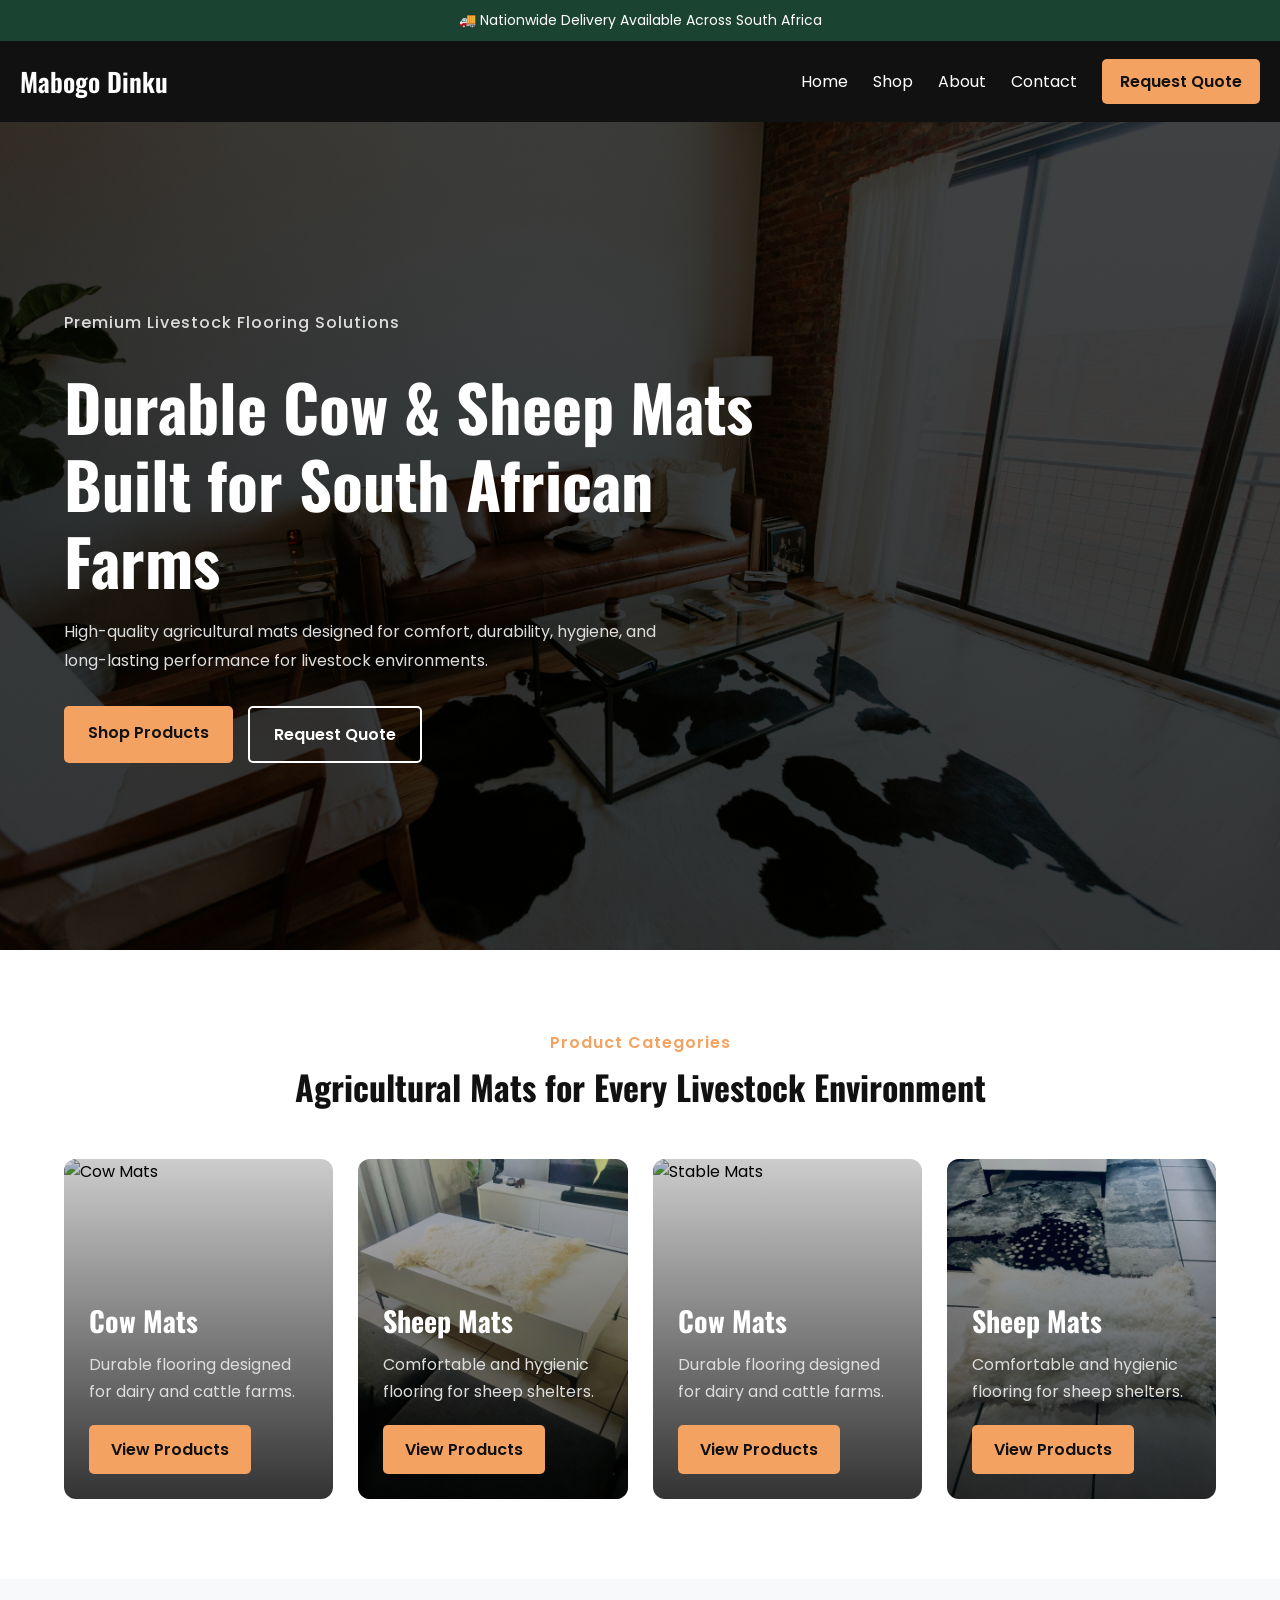
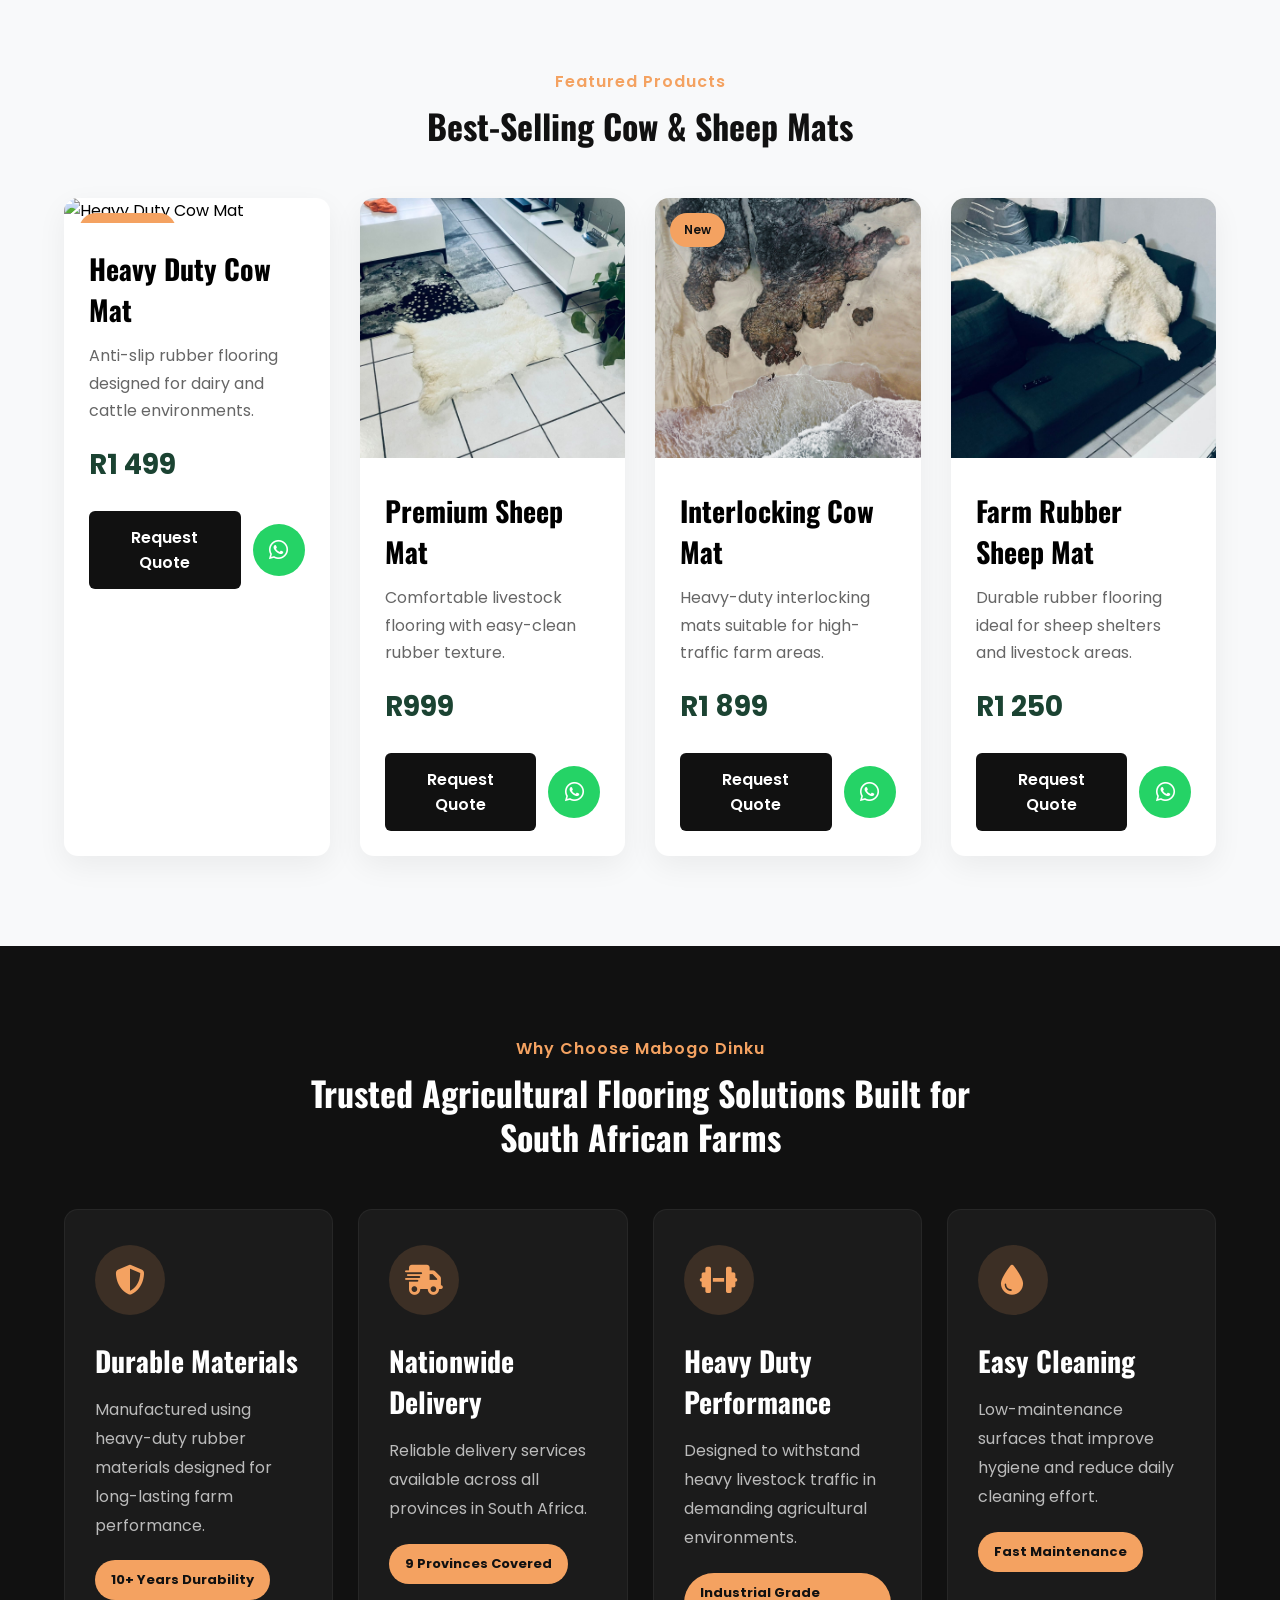
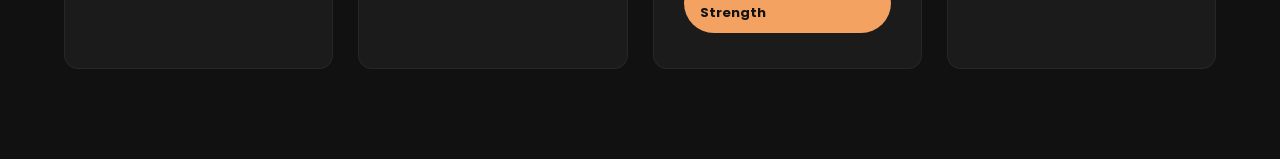
==== index.html @ 607ac5a7 "first commit and home page setup" ====
<!doctype html>
<html lang="en">
  <head>
    <!-- Meta -->
    <meta charset="UTF-8" />
    <meta name="viewport" content="width=device-width, initial-scale=1.0" />

    <!-- Title -->
    <title>Mabogo Dinku | Cow & Sheep Mats</title>

    <!-- CSS -->
    <link rel="stylesheet" href="css/styles.css" />
    <link rel="stylesheet" href="css/navbar.css" />

    <!-- Google Fonts -->
    <link
      href="https://fonts.googleapis.com/css2?family=Oswald:wght@400;500;600;700&family=Poppins:wght@300;400;500;600&display=swap"
      rel="stylesheet"
    />

    <!-- Font Awesome -->
    <link
      rel="stylesheet"
      href="https://cdnjs.cloudflare.com/ajax/libs/font-awesome/6.5.0/css/all.min.css"
    />
  </head>
  <body>
    <!-- =========================
       🌿 Announcement Bar
  ========================== -->

    <div class="announcement-bar">
      <p>🚚 Nationwide Delivery Available Across South Africa</p>
    </div>

    <!-- =========================
       🧭 Navbar
  ========================== -->

    <header class="navbar">
      <div class="nav-container">
        <!-- Logo -->
        <div class="logo">
          <a href="index.html"> Mabogo Dinku </a>
        </div>

        <!-- Desktop Menu -->
        <nav class="nav-links">
          <a href="index.html">Home</a>
          <a href="shop.html">Shop</a>
          <a href="about.html">About</a>
          <a href="contact.html">Contact</a>

          <a href="contact.html" class="quote-btn"> Request Quote </a>
        </nav>

        <!-- Mobile Menu Icon -->
        <div class="hamburger" id="hamburger">
          <span></span>
          <span></span>
          <span></span>
        </div>
      </div>

      <!-- Mobile Menu -->
      <div class="mobile-menu" id="mobileMenu">
        <a href="index.html">Home</a>
        <a href="shop.html">Shop</a>
        <a href="about.html">About</a>
        <a href="contact.html">Contact</a>

        <a href="contact.html" class="quote-btn mobile-btn"> Request Quote </a>
      </div>
    </header>

    <!-- =========================
       🐄 Hero Section
  ========================== -->

    <section class="hero">
      <div class="hero-overlay">
        <div class="container hero-content">
          <p class="hero-tag">Premium Livestock Flooring Solutions</p>

          <h1>Durable Cow & Sheep Mats Built for South African Farms</h1>

          <p>
            High-quality agricultural mats designed for comfort, durability,
            hygiene, and long-lasting performance for livestock environments.
          </p>

          <div class="hero-buttons">
            <a href="shop.html" class="btn-primary"> Shop Products </a>

            <a href="contact.html" class="btn-secondary"> Request Quote </a>
          </div>
        </div>
      </div>
    </section>

    <!-- =========================
     🐄 Categories Section
========================= -->

    <section class="categories-section">
      <div class="container">
        <!-- Section Heading -->
        <div class="section-header">
          <p class="section-tag">Product Categories</p>

          <h2>Agricultural Mats for Every Livestock Environment</h2>
        </div>

        <!-- Categories Grid -->
        <div class="categories-grid">
          <!-- Category 1 -->
          <div class="category-card">
            <img src="assets/categories/cow-mats.jpg" alt="Cow Mats" />

            <div class="category-overlay">
              <h3>Cow Mats</h3>

              <p>Durable flooring designed for dairy and cattle farms.</p>

              <a href="shop.html"> View Products </a>
            </div>
          </div>

          <!-- Category 2 -->
          <div class="category-card">
            <img src="assets/categories/sheep-mats.jpg" alt="Sheep Mats" />

            <div class="category-overlay">
              <h3>Sheep Mats</h3>

              <p>Comfortable and hygienic flooring for sheep shelters.</p>

              <a href="shop.html"> View Products </a>
            </div>
          </div>

          <!-- Category 3 -->
          <div class="category-card">
            <img src="assets/categories/cow-mats-1.jpg" alt="Stable Mats" />

            <div class="category-overlay">
              <h3>Cow Mats</h3>

              <p>Durable flooring designed for dairy and cattle farms.</p>

              <a href="shop.html"> View Products </a>
            </div>
          </div>

          <!-- Category 4 -->
          <div class="category-card">
            <img
              src="assets/categories/sheep-mats-1.jpg"
              alt="Rubber Flooring"
            />

            <div class="category-overlay">
              <h3>Sheep Mats</h3>

              <p>Comfortable and hygienic flooring for sheep shelters.</p>

              <a href="shop.html"> View Products </a>
            </div>
          </div>
        </div>
      </div>
    </section>

    <!-- =========================
     🛒 Featured Products
========================= -->

    <section class="featured-products">
      <div class="container">
        <!-- Section Header -->
        <div class="section-header">
          <p class="section-tag">Featured Products</p>

          <h2>Best-Selling Cow & Sheep Mats</h2>
        </div>

        <!-- Products Grid -->
        <div class="products-grid">
          <!-- Product 1 -->
          <div class="product-card">
            <!-- Product Image -->
            <div class="product-image">
              <img
                src="assets/products/cow-mat-1.jpg"
                alt="Heavy Duty Cow Mat"
              />

              <span class="product-badge"> Best Seller </span>
            </div>

            <!-- Product Content -->
            <div class="product-content">
              <h3>Heavy Duty Cow Mat</h3>

              <p class="product-description">
                Anti-slip rubber flooring designed for dairy and cattle
                environments.
              </p>

              <div class="product-price">R1 499</div>

              <!-- Buttons -->
              <div class="product-buttons">
                <a href="contact.html" class="quote-btn-product">
                  Request Quote
                </a>

                <a
                  href="https://wa.me/27812345678?text=Hi%20I%20am%20interested%20in%20the%20Heavy%20Duty%20Cow%20Mat"
                  target="_blank"
                  class="whatsapp-btn-product"
                >
                  <i class="fa-brands fa-whatsapp"></i>
                </a>
              </div>
            </div>
          </div>

          <!-- Product 2 -->
          <div class="product-card">
            <div class="product-image">
              <img
                src="assets/products/sheep-mat-1.jpg"
                alt="Premium Sheep Mat"
              />
            </div>

            <div class="product-content">
              <h3>Premium Sheep Mat</h3>

              <p class="product-description">
                Comfortable livestock flooring with easy-clean rubber texture.
              </p>

              <div class="product-price">R999</div>

              <div class="product-buttons">
                <a href="contact.html" class="quote-btn-product">
                  Request Quote
                </a>

                <a
                  href="https://wa.me/27812345678?text=Hi%20I%20am%20interested%20in%20the%20Premium%20Sheep%20Mat"
                  target="_blank"
                  class="whatsapp-btn-product"
                >
                  <i class="fa-brands fa-whatsapp"></i>
                </a>
              </div>
            </div>
          </div>

          <!-- Product 3 -->
          <div class="product-card">
            <div class="product-image">
              <img
                src="assets/products/cow-mat-2.jpg"
                alt="Interlocking Cow Mat"
              />

              <span class="product-badge"> New </span>
            </div>

            <div class="product-content">
              <h3>Interlocking Cow Mat</h3>

              <p class="product-description">
                Heavy-duty interlocking mats suitable for high-traffic farm
                areas.
              </p>

              <div class="product-price">R1 899</div>

              <div class="product-buttons">
                <a href="contact.html" class="quote-btn-product">
                  Request Quote
                </a>

                <a
                  href="https://wa.me/27812345678?text=Hi%20I%20am%20interested%20in%20the%20Interlocking%20Cow%20Mat"
                  target="_blank"
                  class="whatsapp-btn-product"
                >
                  <i class="fa-brands fa-whatsapp"></i>
                </a>
              </div>
            </div>
          </div>

          <!-- Product 4 -->
          <div class="product-card">
            <div class="product-image">
              <img
                src="assets/products/sheep-mat-2.jpg"
                alt="Farm Rubber Sheep Mat"
              />
            </div>

            <div class="product-content">
              <h3>Farm Rubber Sheep Mat</h3>

              <p class="product-description">
                Durable rubber flooring ideal for sheep shelters and livestock
                areas.
              </p>

              <div class="product-price">R1 250</div>

              <div class="product-buttons">
                <a href="contact.html" class="quote-btn-product">
                  Request Quote
                </a>

                <a
                  href="https://wa.me/27812345678?text=Hi%20I%20am%20interested%20in%20the%20Farm%20Rubber%20Sheep%20Mat"
                  target="_blank"
                  class="whatsapp-btn-product"
                >
                  <i class="fa-brands fa-whatsapp"></i>
                </a>
              </div>
            </div>
          </div>
        </div>
      </div>
    </section>

    <!-- =========================
     ⭐ Why Choose Us
========================= -->

    <section class="why-choose-us">
      <div class="container">
        <!-- Section Header -->
        <div class="section-header">
          <p class="section-tag">Why Choose Mabogo Dinku</p>

          <h2>
            Trusted Agricultural Flooring Solutions Built for South African
            Farms
          </h2>
        </div>

        <!-- Features Grid -->
        <div class="why-grid">
          <!-- Card 1 -->
          <div class="why-card">
            <div class="why-icon">
              <i class="fa-solid fa-shield-halved"></i>
            </div>

            <h3>Durable Materials</h3>

            <p>
              Manufactured using heavy-duty rubber materials designed for
              long-lasting farm performance.
            </p>

            <span class="why-stat"> 10+ Years Durability </span>
          </div>

          <!-- Card 2 -->
          <div class="why-card">
            <div class="why-icon">
              <i class="fa-solid fa-truck-fast"></i>
            </div>

            <h3>Nationwide Delivery</h3>

            <p>
              Reliable delivery services available across all provinces in South
              Africa.
            </p>

            <span class="why-stat"> 9 Provinces Covered </span>
          </div>

          <!-- Card 3 -->
          <div class="why-card">
            <div class="why-icon">
              <i class="fa-solid fa-dumbbell"></i>
            </div>

            <h3>Heavy Duty Performance</h3>

            <p>
              Designed to withstand heavy livestock traffic in demanding
              agricultural environments.
            </p>

            <span class="why-stat"> Industrial Grade Strength </span>
          </div>

          <!-- Card 4 -->
          <div class="why-card">
            <div class="why-icon">
              <i class="fa-solid fa-droplet"></i>
            </div>

            <h3>Easy Cleaning</h3>

            <p>
              Low-maintenance surfaces that improve hygiene and reduce daily
              cleaning effort.
            </p>

            <span class="why-stat"> Fast Maintenance </span>
          </div>
        </div>
      </div>
    </section>

    <!-- JS -->
    <script src="js/navbar.js"></script>
  </body>
</html>
---- css/styles.css ----
/* =========================
   🌍 Global Styles
========================= */

* {
  margin: 0;
  padding: 0;
  box-sizing: border-box;
}

body {
  font-family: "Poppins", sans-serif;
  background: #f8f9fa;
}

/* Container */
.container {
  width: 90%;
  max-width: 1200px;
  margin: auto;
}

/* =========================
   🐄 Hero Section
========================= */

.hero {
  height: 92vh;

  background: url("../assets/hero/hero-banner.jpg") center/cover no-repeat;

  position: relative;
}

/* Overlay */
.hero-overlay {
  width: 100%;
  height: 100%;

  background: linear-gradient(rgba(0, 0, 0, 0.7), rgba(0, 0, 0, 0.75));

  display: flex;
  align-items: center;
}

/* Content */
.hero-content {
  color: #fff;
}

/* Tag */
.hero-tag {
  color: #f4a261;
  margin-bottom: 15px;
  font-weight: 500;
  letter-spacing: 1px;
}

/* Heading */
.hero h1 {
  font-size: 38px;
  line-height: 1.2;
  margin-bottom: 20px;

  font-family: "Oswald", sans-serif;
}

/* Paragraph */
.hero p {
  max-width: 600px;
  line-height: 1.8;
  margin-bottom: 30px;
  color: #ddd;
}

/* Buttons */
.hero-buttons {
  display: flex;
  flex-direction: column;
  gap: 15px;
}

.btn-primary,
.btn-secondary {
  padding: 14px 24px;
  text-decoration: none;
  border-radius: 5px;
  width: fit-content;

  font-weight: 600;

  transition: 0.3s ease;
}

/* Primary */
.btn-primary {
  background: #f4a261;
  color: #111;
}

/* Secondary */
.btn-secondary {
  border: 2px solid #fff;
  color: #fff;
}

/* Hover */
.btn-primary:hover,
.btn-secondary:hover {
  transform: translateY(-3px);
}

/* Desktop */
@media (min-width: 768px) {
  .hero h1 {
    font-size: 64px;
    max-width: 750px;
  }

  .hero-buttons {
    flex-direction: row;
  }
}

/* =========================
   🐄 Categories Section
========================= */

.categories-section {
  padding: 80px 0;
  background: #fff;
}

/* Section Header */
.section-header {
  text-align: center;
  margin-bottom: 50px;
}

.section-tag {
  color: #f4a261;
  font-weight: 600;
  letter-spacing: 1px;
  margin-bottom: 10px;
}

.section-header h2 {
  font-size: 34px;
  line-height: 1.3;
  font-family: "Oswald", sans-serif;
  color: #111;

  max-width: 700px;
  margin: auto;
}

/* Grid */
.categories-grid {
  display: grid;
  grid-template-columns: 1fr;
  gap: 25px;
}

/* Card */
.category-card {
  position: relative;
  overflow: hidden;
  border-radius: 12px;

  height: 340px;

  cursor: pointer;
}

/* Image */
.category-card img {
  width: 100%;
  height: 100%;
  object-fit: cover;

  transition: 0.5s ease;
}

/* Overlay */
.category-overlay {
  position: absolute;
  inset: 0;

  background: linear-gradient(rgba(0, 0, 0, 0.2), rgba(0, 0, 0, 0.8));

  display: flex;
  flex-direction: column;
  justify-content: flex-end;

  padding: 25px;
}

/* Text */
.category-overlay h3 {
  color: #fff;
  font-size: 28px;
  margin-bottom: 10px;

  font-family: "Oswald", sans-serif;
}

.category-overlay p {
  color: #ddd;
  line-height: 1.7;
  margin-bottom: 20px;
}

/* Link */
.category-overlay a {
  width: fit-content;

  padding: 12px 22px;

  background: #f4a261;
  color: #111;

  text-decoration: none;
  border-radius: 5px;

  font-weight: 600;

  transition: 0.3s ease;
}

/* Hover Effects */
.category-card:hover img {
  transform: scale(1.08);
}

.category-overlay a:hover {
  background: #fff;
}

/* Tablet */
@media (min-width: 768px) {
  .categories-grid {
    grid-template-columns: repeat(2, 1fr);
  }
}

/* Desktop */
@media (min-width: 1100px) {
  .categories-grid {
    grid-template-columns: repeat(4, 1fr);
  }
}

/* =========================
   🛒 Featured Products
========================= */

.featured-products {
  padding: 90px 0;
  background: #f8f9fa;
}

/* Grid */
.products-grid {
  display: grid;
  grid-template-columns: 1fr;
  gap: 30px;
}

/* Product Card */
.product-card {
  background: #fff;
  border-radius: 14px;

  overflow: hidden;

  transition: 0.4s ease;

  box-shadow: 0 10px 30px rgba(0, 0, 0, 0.06);
}

/* Hover */
.product-card:hover {
  transform: translateY(-8px);
}

/* Product Image */
.product-image {
  position: relative;
  overflow: hidden;
}

.product-image img {
  width: 100%;
  height: 260px;
  object-fit: cover;

  transition: 0.5s ease;
}

/* Image Hover */
.product-card:hover .product-image img {
  transform: scale(1.08);
}

/* Badge */
.product-badge {
  position: absolute;
  top: 15px;
  left: 15px;

  background: #f4a261;
  color: #111;

  padding: 8px 14px;
  border-radius: 30px;

  font-size: 12px;
  font-weight: 600;
}

/* Content */
.product-content {
  padding: 25px;
}

/* Title */
.product-content h3 {
  font-size: 28px;
  margin-bottom: 12px;

  font-family: "Oswald", sans-serif;
}

/* Description */
.product-description {
  color: #666;
  line-height: 1.7;
  margin-bottom: 20px;
}

/* Price */
.product-price {
  font-size: 28px;
  font-weight: 700;
  color: #1b4332;

  margin-bottom: 25px;
}

/* Buttons */
.product-buttons {
  display: flex;
  align-items: center;
  gap: 12px;
}

/* Quote Button */
.quote-btn-product {
  flex: 1;

  background: #111;
  color: #fff;

  padding: 14px 20px;

  text-align: center;
  text-decoration: none;

  border-radius: 6px;

  font-weight: 600;

  transition: 0.3s ease;
}

/* WhatsApp */
.whatsapp-btn-product {
  width: 52px;
  height: 52px;

  background: #25d366;
  color: #fff;

  border-radius: 50%;

  display: flex;
  align-items: center;
  justify-content: center;

  text-decoration: none;

  font-size: 22px;

  transition: 0.3s ease;
}

/* Hover */
.quote-btn-product:hover {
  background: #f4a261;
  color: #111;
}

.whatsapp-btn-product:hover {
  transform: scale(1.1);
}

/* Tablet */
@media (min-width: 768px) {
  .products-grid {
    grid-template-columns: repeat(2, 1fr);
  }
}

/* Desktop */
@media (min-width: 1100px) {
  .products-grid {
    grid-template-columns: repeat(4, 1fr);
  }
}

/* =========================
   ⭐ Why Choose Us
========================= */

.why-choose-us {
  padding: 90px 0;
  background: #111;
}

/* White Heading */
.why-choose-us .section-header h2 {
  color: #fff;
}

/* Grid */
.why-grid {
  display: grid;
  grid-template-columns: 1fr;
  gap: 25px;
}

/* Card */
.why-card {
  background: #1b1b1b;

  padding: 35px 30px;

  border-radius: 14px;

  transition: 0.4s ease;

  border: 1px solid rgba(255, 255, 255, 0.05);
}

/* Hover */
.why-card:hover {
  transform: translateY(-8px);

  border-color: #f4a261;
}

/* Icon */
.why-icon {
  width: 70px;
  height: 70px;

  background: rgba(244, 162, 97, 0.15);

  border-radius: 50%;

  display: flex;
  align-items: center;
  justify-content: center;

  margin-bottom: 25px;
}

/* Icon Styling */
.why-icon i {
  font-size: 30px;
  color: #f4a261;
}

/* Title */
.why-card h3 {
  color: #fff;
  font-size: 28px;

  margin-bottom: 15px;

  font-family: "Oswald", sans-serif;
}

/* Paragraph */
.why-card p {
  color: #bbb;
  line-height: 1.8;

  margin-bottom: 20px;
}

/* Statistics */
.why-stat {
  display: inline-block;

  background: #f4a261;
  color: #111;

  padding: 10px 16px;

  border-radius: 30px;

  font-size: 13px;
  font-weight: 700;
}

/* Tablet */
@media (min-width: 768px) {
  .why-grid {
    grid-template-columns: repeat(2, 1fr);
  }
}

/* Desktop */
@media (min-width: 1100px) {
  .why-grid {
    grid-template-columns: repeat(4, 1fr);
  }
}
---- css/navbar.css ----
/* =========================
   🌿 Announcement Bar
========================= */

.announcement-bar {
  background: #1b4332;
  color: #fff;
  text-align: center;
  padding: 10px;
  font-size: 14px;
  font-family: "Poppins", sans-serif;
}

/* =========================
   🧭 Navbar
========================= */

.navbar {
  background: #111;
  position: sticky;
  top: 0;
  z-index: 1000;
}

.nav-container {
  display: flex;
  justify-content: space-between;
  align-items: center;

  padding: 18px 20px;
}

/* Logo */
.logo a {
  color: #fff;
  text-decoration: none;
  font-size: 26px;
  font-family: "Oswald", sans-serif;
  font-weight: 600;
}

/* Desktop Menu */
.nav-links {
  display: none;
  align-items: center;
  gap: 25px;
}

.nav-links a {
  color: #fff;
  text-decoration: none;
  font-family: "Poppins", sans-serif;
  transition: 0.3s ease;
}

.nav-links a:hover {
  color: #f4a261;
}

/* CTA */
.quote-btn {
  background: #f4a261;
  padding: 10px 18px;
  border-radius: 5px;
  color: #111 !important;
  font-weight: 600;
}

/* Hamburger */
.hamburger {
  display: flex;
  flex-direction: column;
  gap: 5px;
  cursor: pointer;
}

.hamburger span {
  width: 26px;
  height: 3px;
  background: #fff;
  border-radius: 5px;
}

/* Mobile Menu */
.mobile-menu {
  background: #111;

  display: flex;
  flex-direction: column;

  max-height: 0;
  overflow: hidden;

  transition: 0.3s ease;
}

.mobile-menu a {
  color: #fff;
  text-decoration: none;

  padding: 15px 20px;

  border-top: 1px solid #222;

  font-family: "Poppins", sans-serif;
}

/* Active Menu */
.mobile-menu.active {
  max-height: 400px;
}

/* Mobile Button */
.mobile-btn {
  margin: 15px;
  text-align: center;
}

/* Desktop */
@media (min-width: 768px) {
  .nav-links {
    display: flex;
  }

  .hamburger {
    display: none;
  }

  .mobile-menu {
    display: none;
  }
}
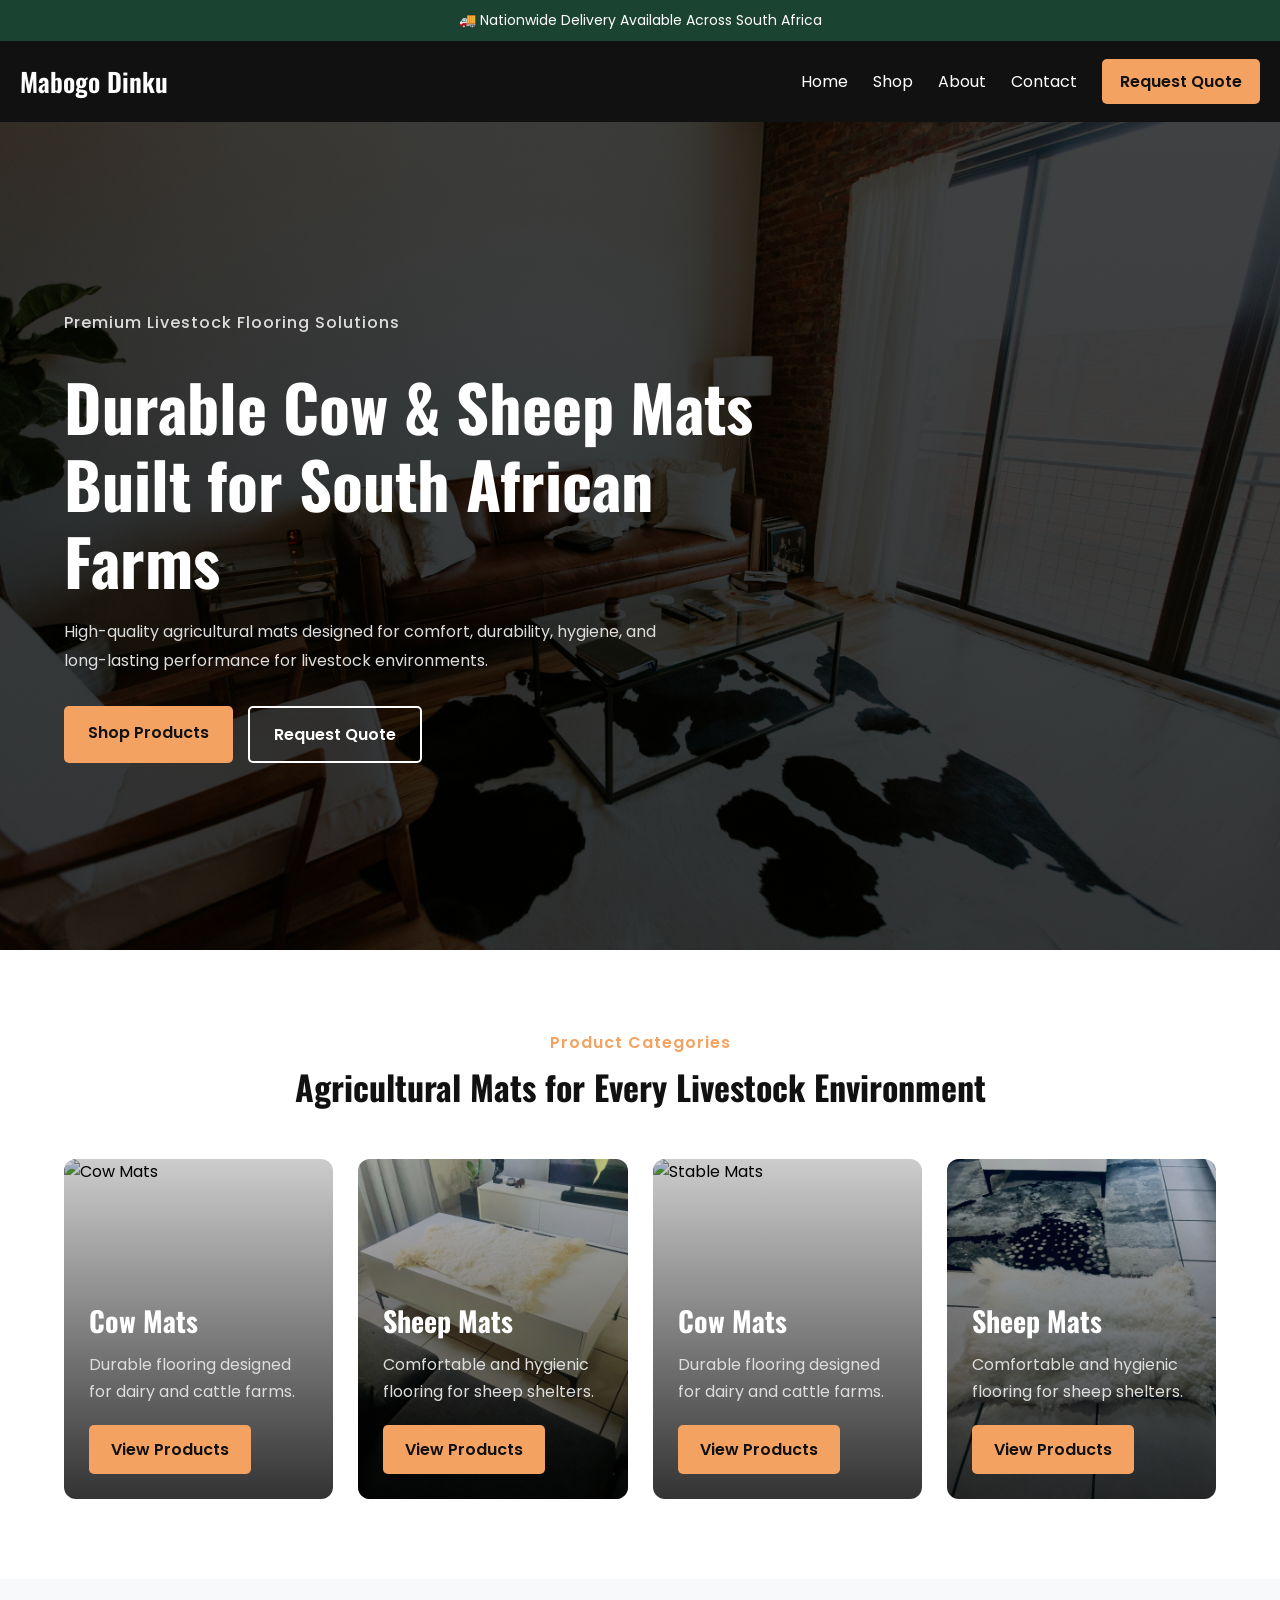
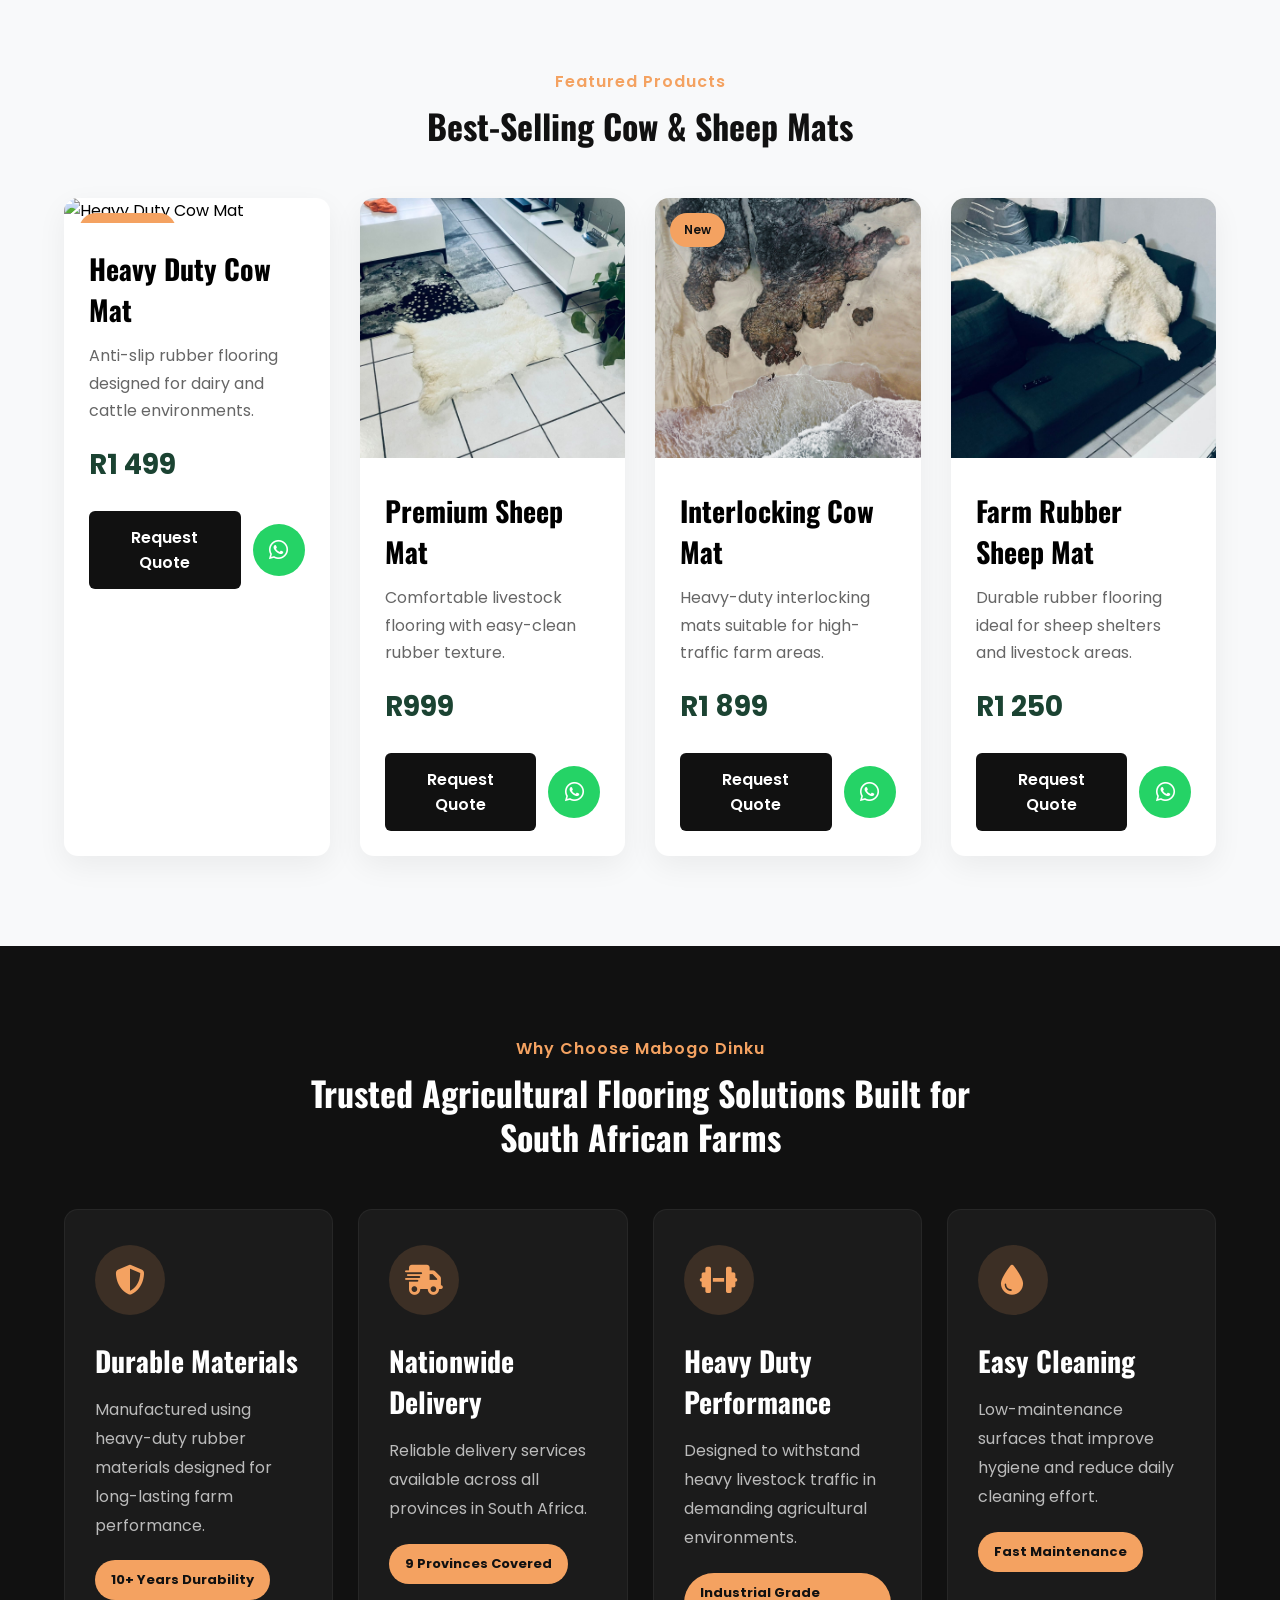
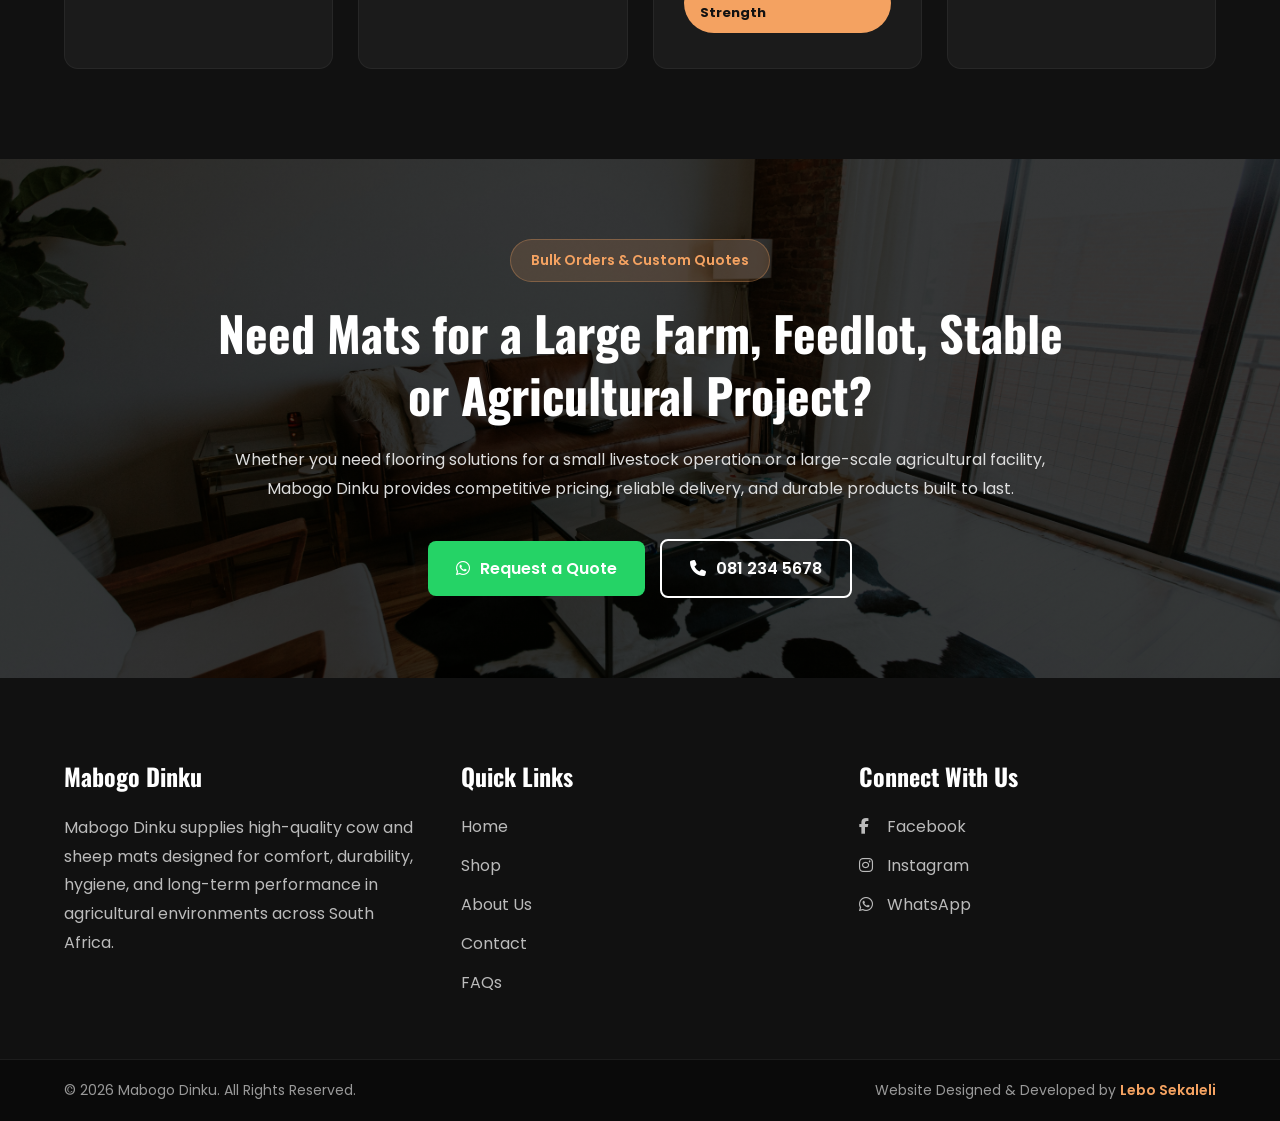
==== commit 6cc128a5: "about page" ====
--- a/index.html
+++ b/index.html
@@ -420,7 +420,145 @@
       </div>
     </section>
 
+    <!-- =========================
+     🚜 Bulk Orders CTA Banner
+========================= -->
+
+    <section class="bulk-orders-cta">
+      <div class="cta-overlay">
+        <div class="container">
+          <div class="cta-content">
+            <span class="cta-tag"> Bulk Orders & Custom Quotes </span>
+
+            <h2>
+              Need Mats for a Large Farm, Feedlot, Stable or Agricultural
+              Project?
+            </h2>
+
+            <p>
+              Whether you need flooring solutions for a small livestock
+              operation or a large-scale agricultural facility, Mabogo Dinku
+              provides competitive pricing, reliable delivery, and durable
+              products built to last.
+            </p>
+
+            <div class="cta-buttons">
+              <a
+                href="https://wa.me/27812345678?text=Hi%20I%20would%20like%20a%20quote%20for%20cow%20or%20sheep%20mats."
+                target="_blank"
+                class="cta-whatsapp"
+              >
+                <i class="fa-brands fa-whatsapp"></i>
+                Request a Quote
+              </a>
+
+              <a href="tel:+27812345678" class="cta-phone">
+                <i class="fa-solid fa-phone"></i>
+                081 234 5678
+              </a>
+            </div>
+          </div>
+        </div>
+      </div>
+    </section>
+
+    <!-- =========================
+     Footer
+========================= -->
+
+    <footer class="footer">
+      <div class="container">
+        <div class="footer-grid">
+          <!-- About -->
+          <div class="footer-column">
+            <h3>Mabogo Dinku</h3>
+
+            <p>
+              Mabogo Dinku supplies high-quality cow and sheep mats designed for
+              comfort, durability, hygiene, and long-term performance in
+              agricultural environments across South Africa.
+            </p>
+          </div>
+
+          <!-- Quick Links -->
+          <div class="footer-column">
+            <h3>Quick Links</h3>
+
+            <ul>
+              <li><a href="index.html">Home</a></li>
+              <li><a href="shop.html">Shop</a></li>
+              <li><a href="about.html">About Us</a></li>
+              <li><a href="contact.html">Contact</a></li>
+              <li><a href="faq.html">FAQs</a></li>
+            </ul>
+          </div>
+
+          <!-- Social Links -->
+          <div class="footer-column">
+            <h3>Connect With Us</h3>
+
+            <ul>
+              <li>
+                <a href="#">
+                  <i class="fa-brands fa-facebook-f"></i>
+                  Facebook
+                </a>
+              </li>
+
+              <li>
+                <a href="#">
+                  <i class="fa-brands fa-instagram"></i>
+                  Instagram
+                </a>
+              </li>
+
+              <li>
+                <a href="#">
+                  <i class="fa-brands fa-whatsapp"></i>
+                  WhatsApp
+                </a>
+              </li>
+
+              <!-- <li>
+                <a href="#">
+                  <i class="fa-brands fa-linkedin-in"></i>
+                  LinkedIn
+                </a>
+              </li> -->
+            </ul>
+          </div>
+        </div>
+      </div>
+    </footer>
+
+    <!-- =========================
+     Copyright Footer
+========================= -->
+
+    <div class="copyright">
+      <div class="container">
+        <p>© 2026 Mabogo Dinku. All Rights Reserved.</p>
+
+        <p>
+          Website Designed & Developed by
+          <a href="https://lebogang-developer.netlify.app/" target="_blank">
+            Lebo Sekaleli
+          </a>
+        </p>
+      </div>
+    </div>
+
     <!-- JS -->
     <script src="js/navbar.js"></script>
+
+    <!-- <a
+      href="https://wa.me/27812345678?text=Hi%20I%20would%20like%20more%20information%20about%20your%20cow%20and%20sheep%20mats."
+      class="whatsapp-float"
+      target="_blank"
+    >
+      <span class="whatsapp-text"> Request a Quote </span>
+
+      <i class="fa-brands fa-whatsapp"></i>
+    </a> -->
   </body>
 </html>
--- a/css/styles.css
+++ b/css/styles.css
@@ -527,3 +527,618 @@
     grid-template-columns: repeat(4, 1fr);
   }
 }
+
+/* =========================
+   🚜 Bulk Orders CTA Banner
+========================= */
+
+.bulk-orders-cta {
+  background: url("../assets/gallery/hero-banner.jpg") center center/cover
+    no-repeat;
+
+  min-height: 500px;
+
+  position: relative;
+}
+
+/* Overlay */
+
+.cta-overlay {
+  background: linear-gradient(rgba(0, 0, 0, 0.75), rgba(0, 0, 0, 0.75));
+
+  width: 100%;
+  height: 100%;
+
+  display: flex;
+  align-items: center;
+}
+
+/* Content */
+
+.cta-content {
+  text-align: center;
+
+  color: #fff;
+
+  max-width: 850px;
+
+  margin: auto;
+
+  padding: 80px 0;
+}
+
+/* Tag */
+
+.cta-tag {
+  display: inline-block;
+
+  background: rgba(244, 162, 97, 0.15);
+
+  border: 1px solid rgba(244, 162, 97, 0.3);
+
+  color: #f4a261;
+
+  padding: 10px 20px;
+
+  border-radius: 50px;
+
+  font-size: 14px;
+  font-weight: 600;
+
+  margin-bottom: 20px;
+}
+
+/* Heading */
+
+.cta-content h2 {
+  font-size: 2.2rem;
+  line-height: 1.3;
+
+  margin-bottom: 20px;
+
+  font-family: "Oswald", sans-serif;
+}
+
+/* Paragraph */
+
+.cta-content p {
+  color: #ddd;
+
+  line-height: 1.8;
+
+  margin-bottom: 35px;
+}
+
+/* Buttons */
+
+.cta-buttons {
+  display: flex;
+  flex-direction: column;
+  gap: 15px;
+
+  align-items: center;
+}
+
+/* WhatsApp Button */
+
+.cta-whatsapp {
+  background: #25d366;
+
+  color: #fff;
+
+  text-decoration: none;
+
+  padding: 15px 28px;
+
+  border-radius: 8px;
+
+  font-weight: 600;
+
+  display: inline-flex;
+  align-items: center;
+  gap: 10px;
+
+  transition: 0.3s ease;
+}
+
+/* Phone Button */
+
+.cta-phone {
+  background: transparent;
+
+  border: 2px solid #fff;
+
+  color: #fff;
+
+  text-decoration: none;
+
+  padding: 15px 28px;
+
+  border-radius: 8px;
+
+  font-weight: 600;
+
+  display: inline-flex;
+  align-items: center;
+  gap: 10px;
+
+  transition: 0.3s ease;
+}
+
+/* Hover Effects */
+
+.cta-whatsapp:hover {
+  transform: translateY(-4px);
+}
+
+.cta-phone:hover {
+  background: #fff;
+  color: #111;
+}
+
+/* Tablet */
+
+@media (min-width: 768px) {
+  .cta-content h2 {
+    font-size: 3rem;
+  }
+
+  .cta-buttons {
+    flex-direction: row;
+    justify-content: center;
+  }
+}
+
+/* =========================
+   Footer
+========================= */
+
+.footer {
+  background: #111;
+  padding: 80px 0 50px;
+}
+
+.footer-grid {
+  display: grid;
+  grid-template-columns: 1fr;
+  gap: 40px;
+}
+
+/* Headings */
+
+.footer-column h3 {
+  color: #fff;
+  font-size: 24px;
+  margin-bottom: 20px;
+
+  font-family: "Oswald", sans-serif;
+}
+
+/* About Text */
+
+.footer-column p {
+  color: #bbb;
+  line-height: 1.8;
+}
+
+/* Lists */
+
+.footer-column ul {
+  list-style: none;
+}
+
+.footer-column ul li {
+  margin-bottom: 14px;
+}
+
+/* Links */
+
+.footer-column a {
+  color: #bbb;
+  text-decoration: none;
+
+  transition: 0.3s ease;
+}
+
+.footer-column a:hover {
+  color: #f4a261;
+}
+
+/* Social Icons */
+
+.footer-column i {
+  width: 24px;
+}
+
+/* Desktop */
+
+@media (min-width: 768px) {
+  .footer-grid {
+    grid-template-columns: repeat(3, 1fr);
+  }
+}
+
+/* =========================
+   Copyright
+========================= */
+
+.copyright {
+  background: #0a0a0a;
+  border-top: 1px solid rgba(255, 255, 255, 0.08);
+
+  padding: 20px 0;
+}
+
+.copyright .container {
+  display: flex;
+  flex-direction: column;
+  gap: 10px;
+
+  text-align: center;
+}
+
+.copyright p {
+  color: #999;
+  font-size: 14px;
+}
+
+.copyright a {
+  color: #f4a261;
+  text-decoration: none;
+  font-weight: 600;
+}
+
+.copyright a:hover {
+  text-decoration: underline;
+}
+
+/* Desktop */
+
+@media (min-width: 768px) {
+  .copyright .container {
+    flex-direction: row;
+    justify-content: space-between;
+    align-items: center;
+  }
+}
+
+/* =========================
+   About Hero
+========================= */
+
+.page-hero {
+  height: 55vh;
+  background: url("../assets/gallery/about-banner.jpg") center center/cover
+    no-repeat;
+
+  position: relative;
+}
+
+.page-overlay {
+  width: 100%;
+  height: 100%;
+
+  background: rgba(0, 0, 0, 0.7);
+
+  display: flex;
+  align-items: center;
+  justify-content: center;
+
+  text-align: center;
+}
+
+.page-hero h1 {
+  color: #fff;
+  font-size: 2.8rem;
+  font-family: "Oswald", sans-serif;
+  margin-bottom: 15px;
+}
+
+.page-hero p {
+  color: #ddd;
+  max-width: 700px;
+  margin: 0 auto;
+}
+
+@media (min-width: 768px) {
+  .page-hero h1 {
+    font-size: 4rem;
+  }
+}
+
+/* =========================
+   Company Story
+========================= */
+
+.about-story {
+  padding: 100px 0;
+  background: #fff;
+}
+
+.about-grid {
+  display: grid;
+  grid-template-columns: 1fr;
+  gap: 50px;
+  align-items: center;
+}
+
+.about-image img {
+  width: 100%;
+  border-radius: 15px;
+  display: block;
+}
+
+.about-content h2 {
+  font-size: 2.5rem;
+  margin: 15px 0 20px;
+  font-family: "Oswald", sans-serif;
+  color: #111;
+}
+
+.about-content p {
+  line-height: 1.9;
+  color: #666;
+  margin-bottom: 20px;
+}
+
+@media (min-width: 992px) {
+  .about-grid {
+    grid-template-columns: 1fr 1fr;
+  }
+}
+
+/* =========================
+   Mission & Vision
+========================= */
+
+.mission-vision {
+  padding: 100px 0;
+  background: #f8f9fa;
+}
+
+.mission-grid {
+  display: grid;
+  grid-template-columns: 1fr;
+  gap: 30px;
+}
+
+.mission-card {
+  background: #fff;
+  padding: 40px 30px;
+  border-radius: 15px;
+  text-align: center;
+
+  box-shadow: 0 10px 30px rgba(0, 0, 0, 0.06);
+
+  transition: 0.3s ease;
+}
+
+.mission-card:hover {
+  transform: translateY(-8px);
+}
+
+.mission-card i {
+  font-size: 3rem;
+  color: #f4a261;
+  margin-bottom: 20px;
+}
+
+.mission-card h3 {
+  font-family: "Oswald", sans-serif;
+  margin-bottom: 15px;
+}
+
+.mission-card p {
+  color: #666;
+  line-height: 1.8;
+}
+
+@media (min-width: 768px) {
+  .mission-grid {
+    grid-template-columns: repeat(2, 1fr);
+  }
+}
+
+/* =========================
+   Benefits Section
+========================= */
+
+.about-benefits {
+  padding: 100px 0;
+  background: #111;
+}
+
+.about-benefits .section-header h2 {
+  color: #fff;
+}
+
+.benefits-grid {
+  display: grid;
+  grid-template-columns: 1fr;
+  gap: 25px;
+}
+
+.benefit-item {
+  background: #1b1b1b;
+  padding: 35px;
+  border-radius: 15px;
+
+  transition: 0.3s ease;
+}
+
+.benefit-item:hover {
+  transform: translateY(-8px);
+}
+
+.benefit-item i {
+  font-size: 2.5rem;
+  color: #f4a261;
+  margin-bottom: 20px;
+}
+
+.benefit-item h3 {
+  color: #fff;
+  font-family: "Oswald", sans-serif;
+  margin-bottom: 15px;
+}
+
+.benefit-item p {
+  color: #bbb;
+  line-height: 1.8;
+}
+
+@media (min-width: 768px) {
+  .benefits-grid {
+    grid-template-columns: repeat(2, 1fr);
+  }
+}
+
+@media (min-width: 1100px) {
+  .benefits-grid {
+    grid-template-columns: repeat(4, 1fr);
+  }
+}
+
+/* =========================
+   Process Section
+========================= */
+
+.our-process {
+  padding: 100px 0;
+  background: #fff;
+}
+
+.process-grid {
+  display: grid;
+  grid-template-columns: 1fr;
+  gap: 30px;
+}
+
+.process-card {
+  background: #f8f9fa;
+  padding: 35px;
+  border-radius: 15px;
+  text-align: center;
+
+  transition: 0.3s ease;
+}
+
+.process-card:hover {
+  transform: translateY(-8px);
+}
+
+.process-card span {
+  width: 70px;
+  height: 70px;
+
+  display: flex;
+  align-items: center;
+  justify-content: center;
+
+  background: #f4a261;
+  color: #111;
+
+  font-weight: 700;
+  font-size: 1.3rem;
+
+  border-radius: 50%;
+
+  margin: 0 auto 20px;
+}
+
+.process-card h3 {
+  font-family: "Oswald", sans-serif;
+  margin-bottom: 15px;
+}
+
+.process-card p {
+  color: #666;
+  line-height: 1.8;
+}
+
+@media (min-width: 768px) {
+  .process-grid {
+    grid-template-columns: repeat(2, 1fr);
+  }
+}
+
+@media (min-width: 1100px) {
+  .process-grid {
+    grid-template-columns: repeat(4, 1fr);
+  }
+}
+
+/* =========================
+   About CTA
+========================= */
+
+.about-cta {
+  background: url("../assets/gallery/hero-banner.jpg") center center/cover
+    no-repeat;
+
+  position: relative;
+}
+
+.about-cta .cta-overlay {
+  background: rgba(0, 0, 0, 0.8);
+  padding: 100px 0;
+}
+
+.about-cta h2 {
+  color: #fff;
+  font-size: 2.5rem;
+  font-family: "Oswald", sans-serif;
+
+  text-align: center;
+
+  margin-bottom: 20px;
+}
+
+.about-cta p {
+  color: #ddd;
+  text-align: center;
+
+  margin-bottom: 35px;
+}
+
+.about-cta .cta-buttons {
+  display: flex;
+  flex-direction: column;
+  gap: 15px;
+
+  align-items: center;
+}
+
+@media (min-width: 768px) {
+  .about-cta .cta-buttons {
+    flex-direction: row;
+    justify-content: center;
+  }
+}
+
+/* .whatsapp-text {
+  position: absolute;
+
+  right: 80px;
+
+  background: #111;
+  color: #fff;
+
+  padding: 10px 15px;
+
+  border-radius: 30px;
+
+  white-space: nowrap;
+
+  opacity: 0;
+  visibility: hidden;
+
+  transition: 0.3s ease;
+
+  font-size: 14px;
+}
+
+.whatsapp-float:hover .whatsapp-text {
+  opacity: 1;
+  visibility: visible;
+} */
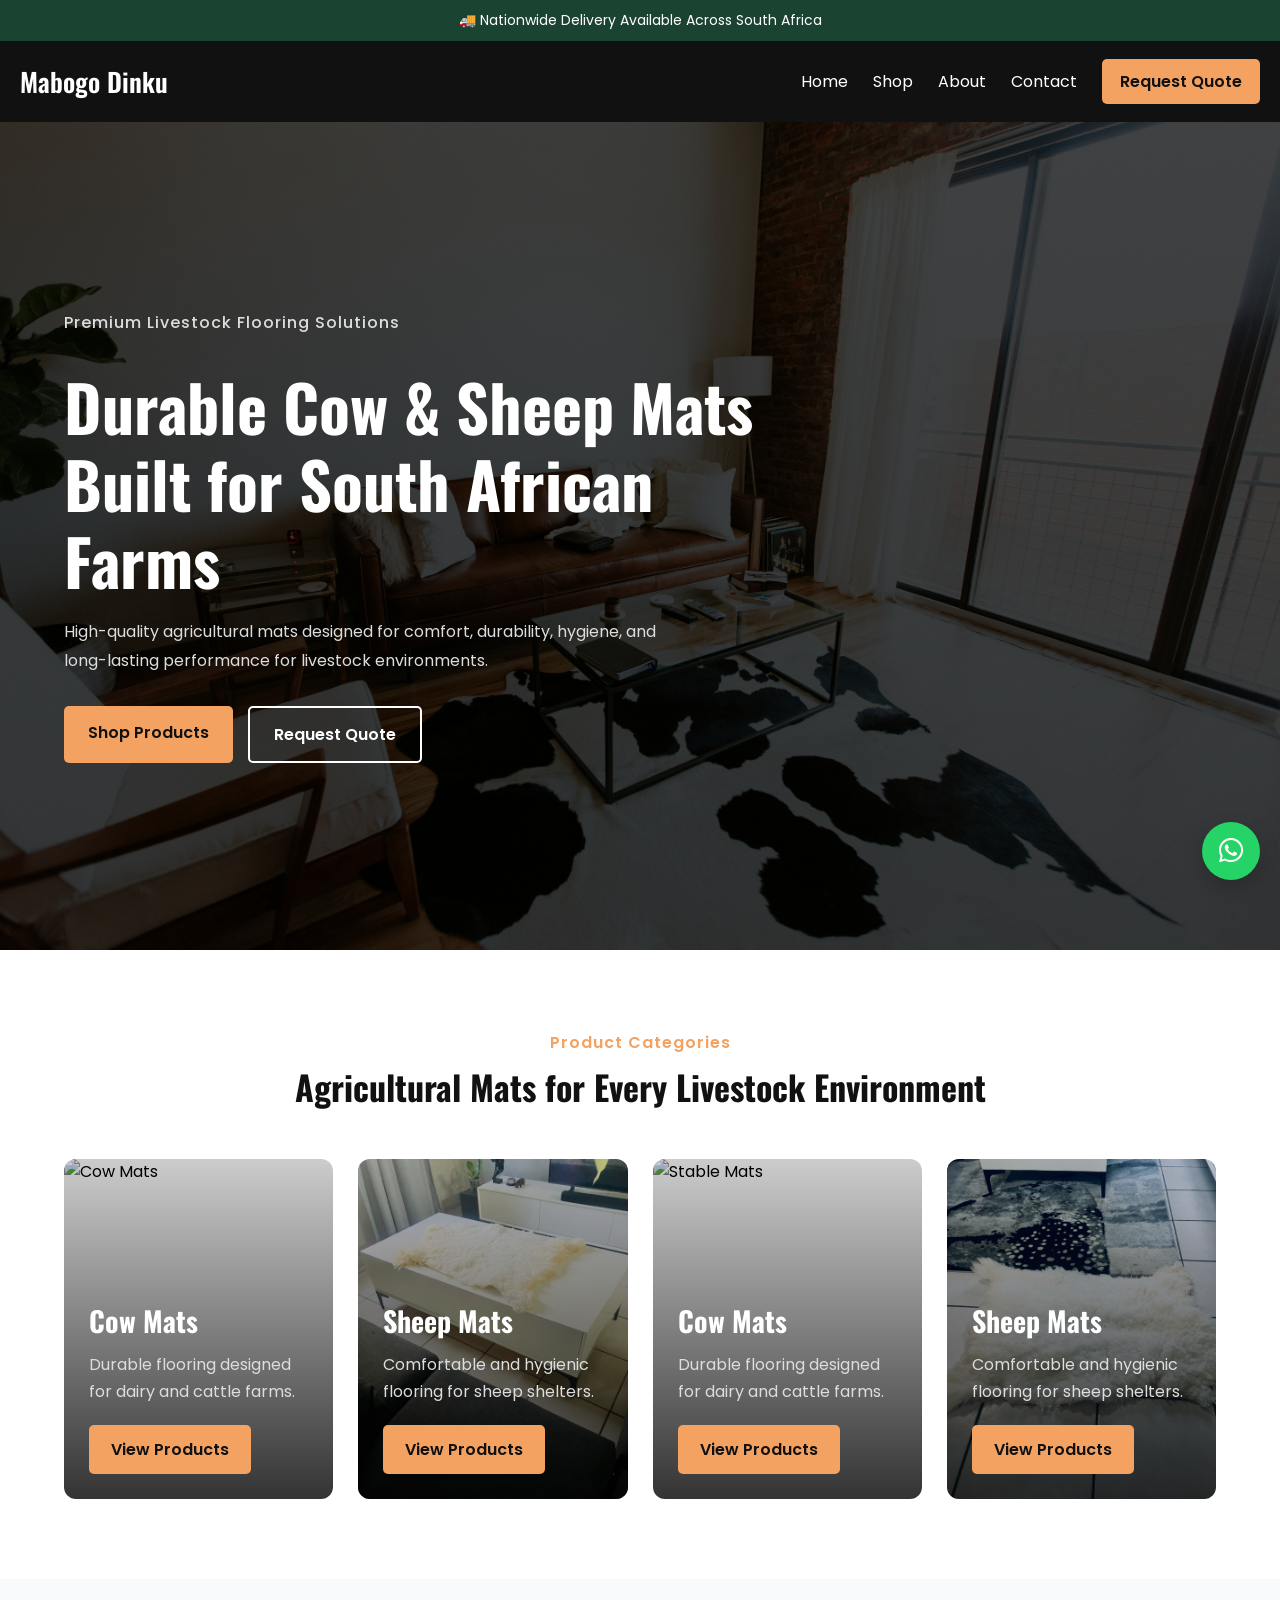
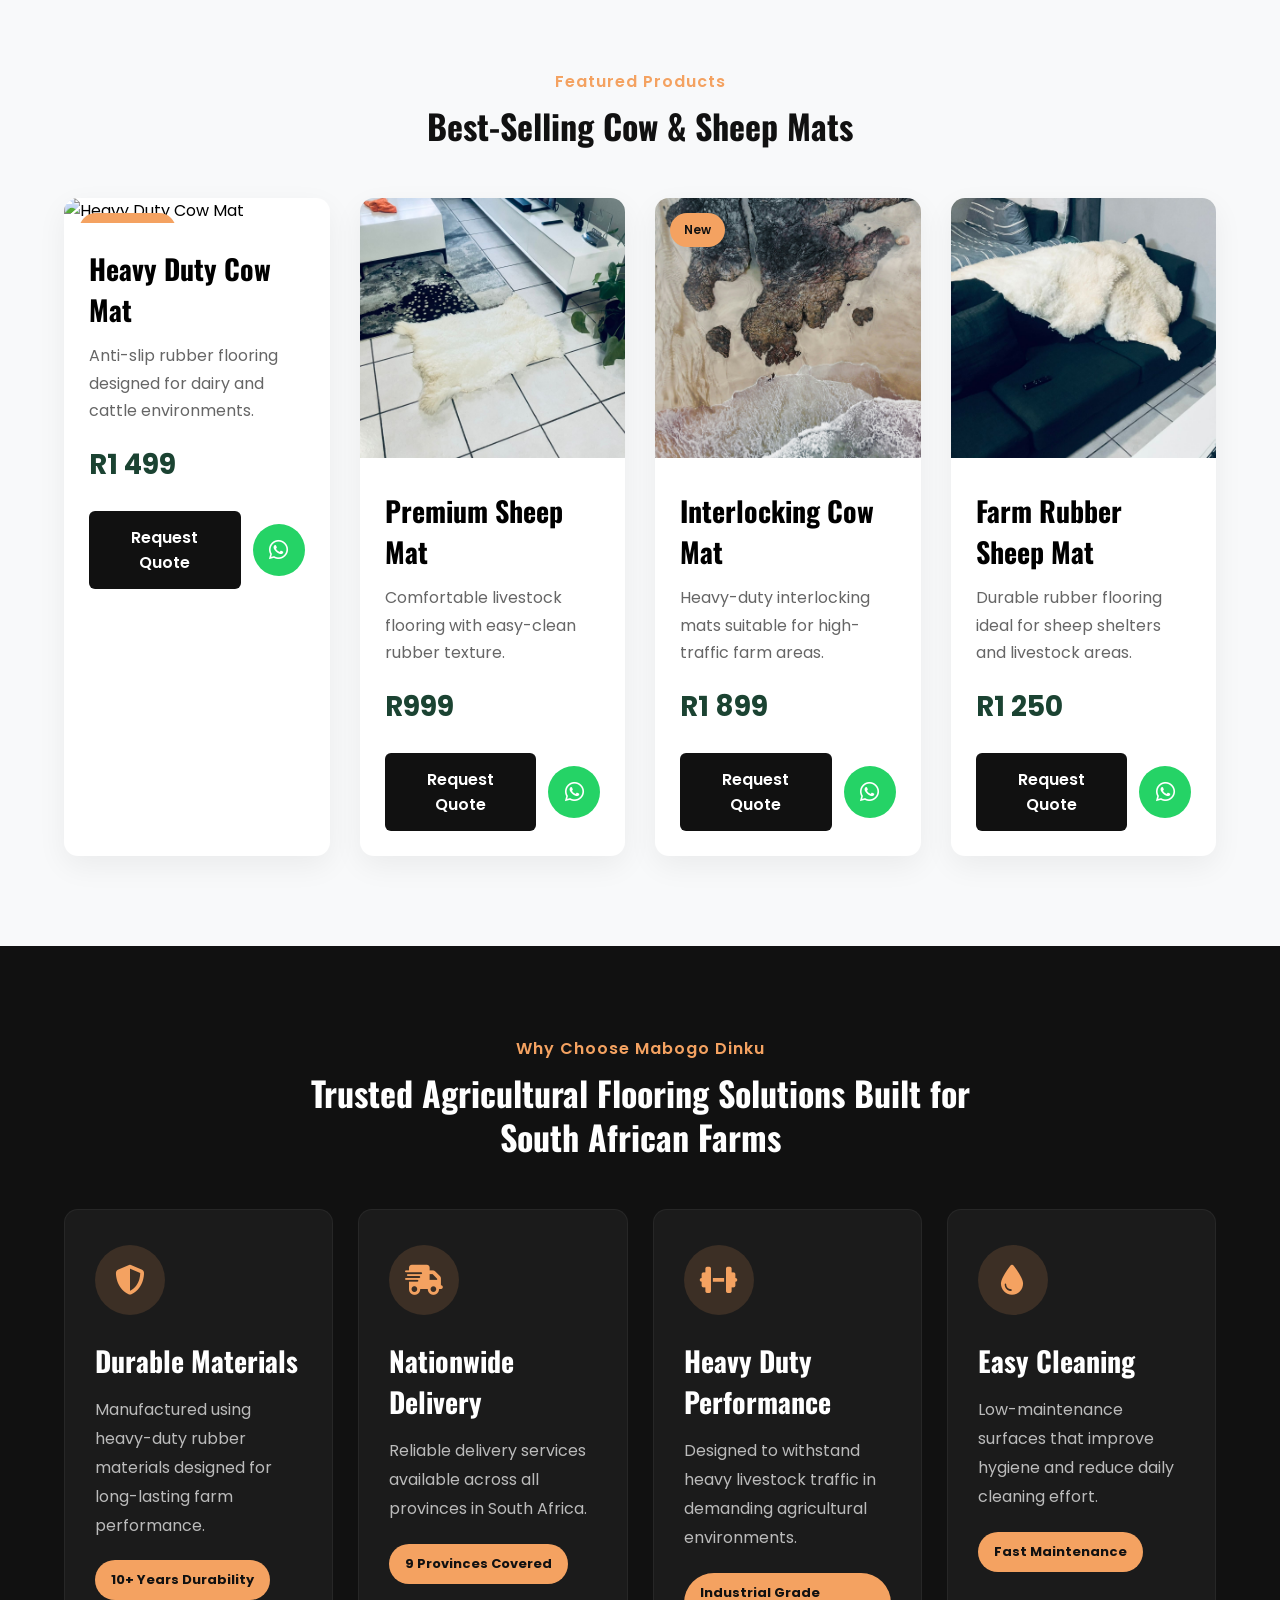
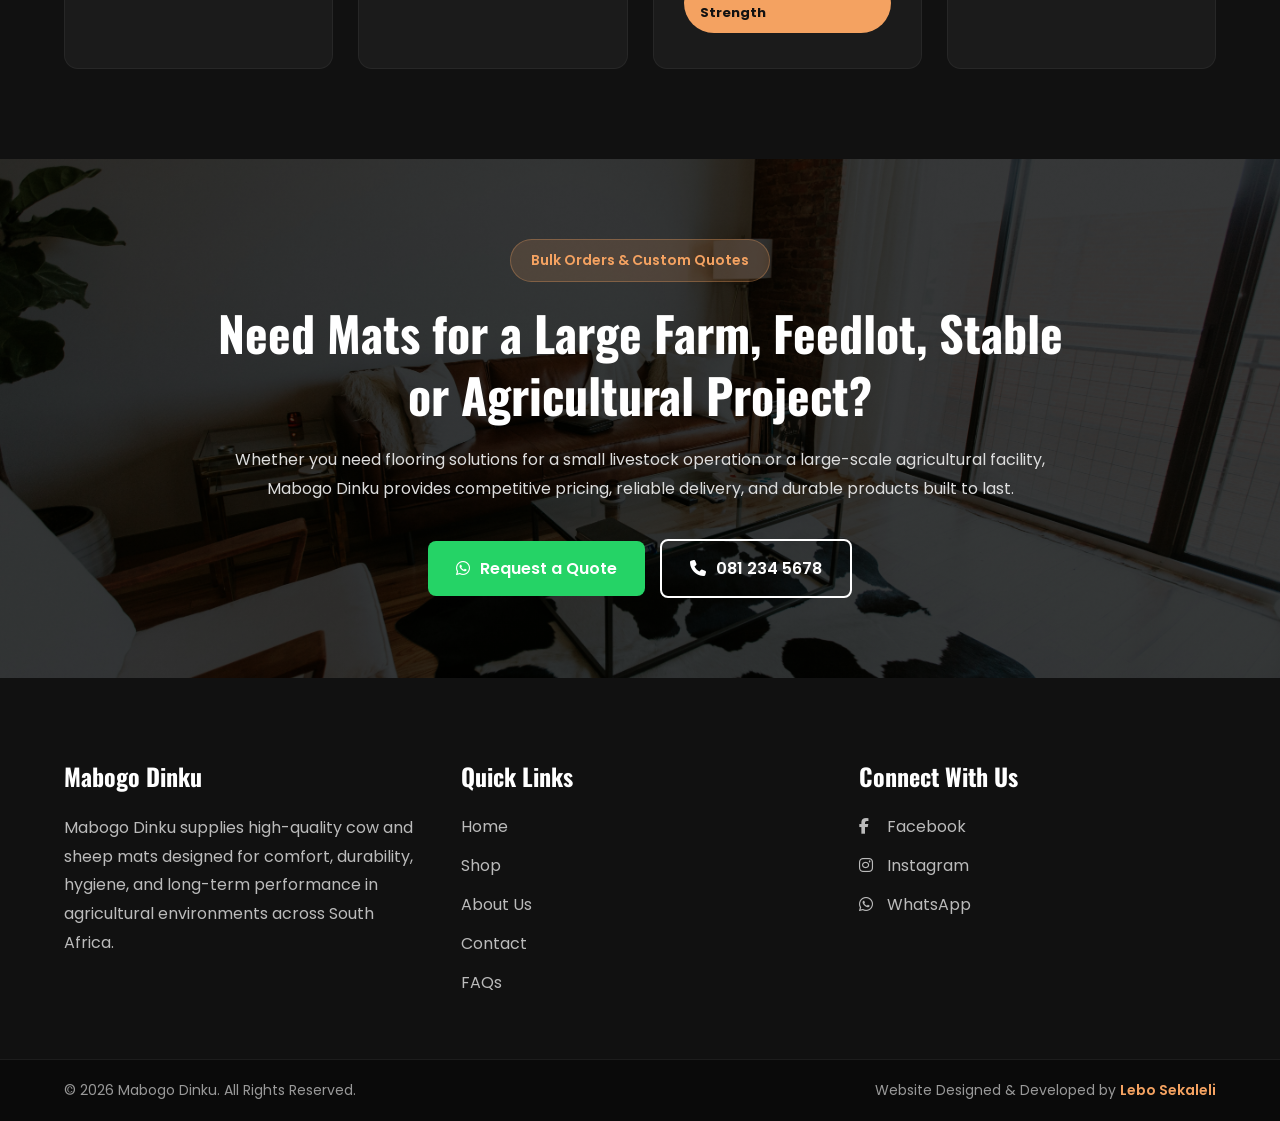
==== commit c74c15ec: "WhatsApp and About page added" ====
--- a/index.html
+++ b/index.html
@@ -551,14 +551,14 @@
     <!-- JS -->
     <script src="js/navbar.js"></script>
 
-    <!-- <a
-      href="https://wa.me/27812345678?text=Hi%20I%20would%20like%20more%20information%20about%20your%20cow%20and%20sheep%20mats."
-      class="whatsapp-float"
-      target="_blank"
-    >
-      <span class="whatsapp-text"> Request a Quote </span>
-
+    <!-- 💬 Floating WhatsApp -->
+    <a href="https://wa.me/27659334950" class="whatsapp-float" target="_blank">
       <i class="fa-brands fa-whatsapp"></i>
-    </a> -->
+    </a>
+
+    <!-- ⬆ Scroll To Top -->
+    <!-- <button id="scrollTopBtn">
+      <i class="fa-solid fa-arrow-up"></i>
+    </button> -->
   </body>
 </html>
--- a/css/styles.css
+++ b/css/styles.css
@@ -1116,29 +1116,52 @@
   }
 }
 
-/* .whatsapp-text {
-  position: absolute;
-
-  right: 80px;
-
+/* 💬 Floating WhatsApp */
+.whatsapp-float {
+  position: fixed;
+  bottom: 20px;
+  right: 20px;
+  width: 58px;
+  height: 58px;
+  background: #25D366;
+  color: #fff;
+  border-radius: 50%;
+  display: flex;
+  align-items: center;
+  justify-content: center;
+  font-size: 28px;
+  text-decoration: none;
+  z-index: 1000;
+  box-shadow: 0 8px 20px rgba(0,0,0,0.2);
+  transition: 0.3s ease;
+}
+
+/* Hover */
+.whatsapp-float:hover {
+  transform: scale(1.1);
+}
+
+/* ⬆ Scroll Top Button */
+#scrollTopBtn {
+  position: fixed;
+  bottom: 90px;
+  right: 20px;
+  width: 48px;
+  height: 48px;
+  border: none;
+  border-radius: 50%;
   background: #111;
   color: #fff;
-
-  padding: 10px 15px;
-
-  border-radius: 30px;
-
-  white-space: nowrap;
-
-  opacity: 0;
-  visibility: hidden;
-
+  font-size: 18px;
+  cursor: pointer;
+  display: none;
+  z-index: 999;
   transition: 0.3s ease;
-
-  font-size: 14px;
-}
-
-.whatsapp-float:hover .whatsapp-text {
-  opacity: 1;
-  visibility: visible;
-} */
+  box-shadow: 0 8px 20px rgba(0,0,0,0.2);
+}
+
+/* Hover */
+#scrollTopBtn:hover {
+  background: #ff4081;
+  transform: translateY(-3px);
+}
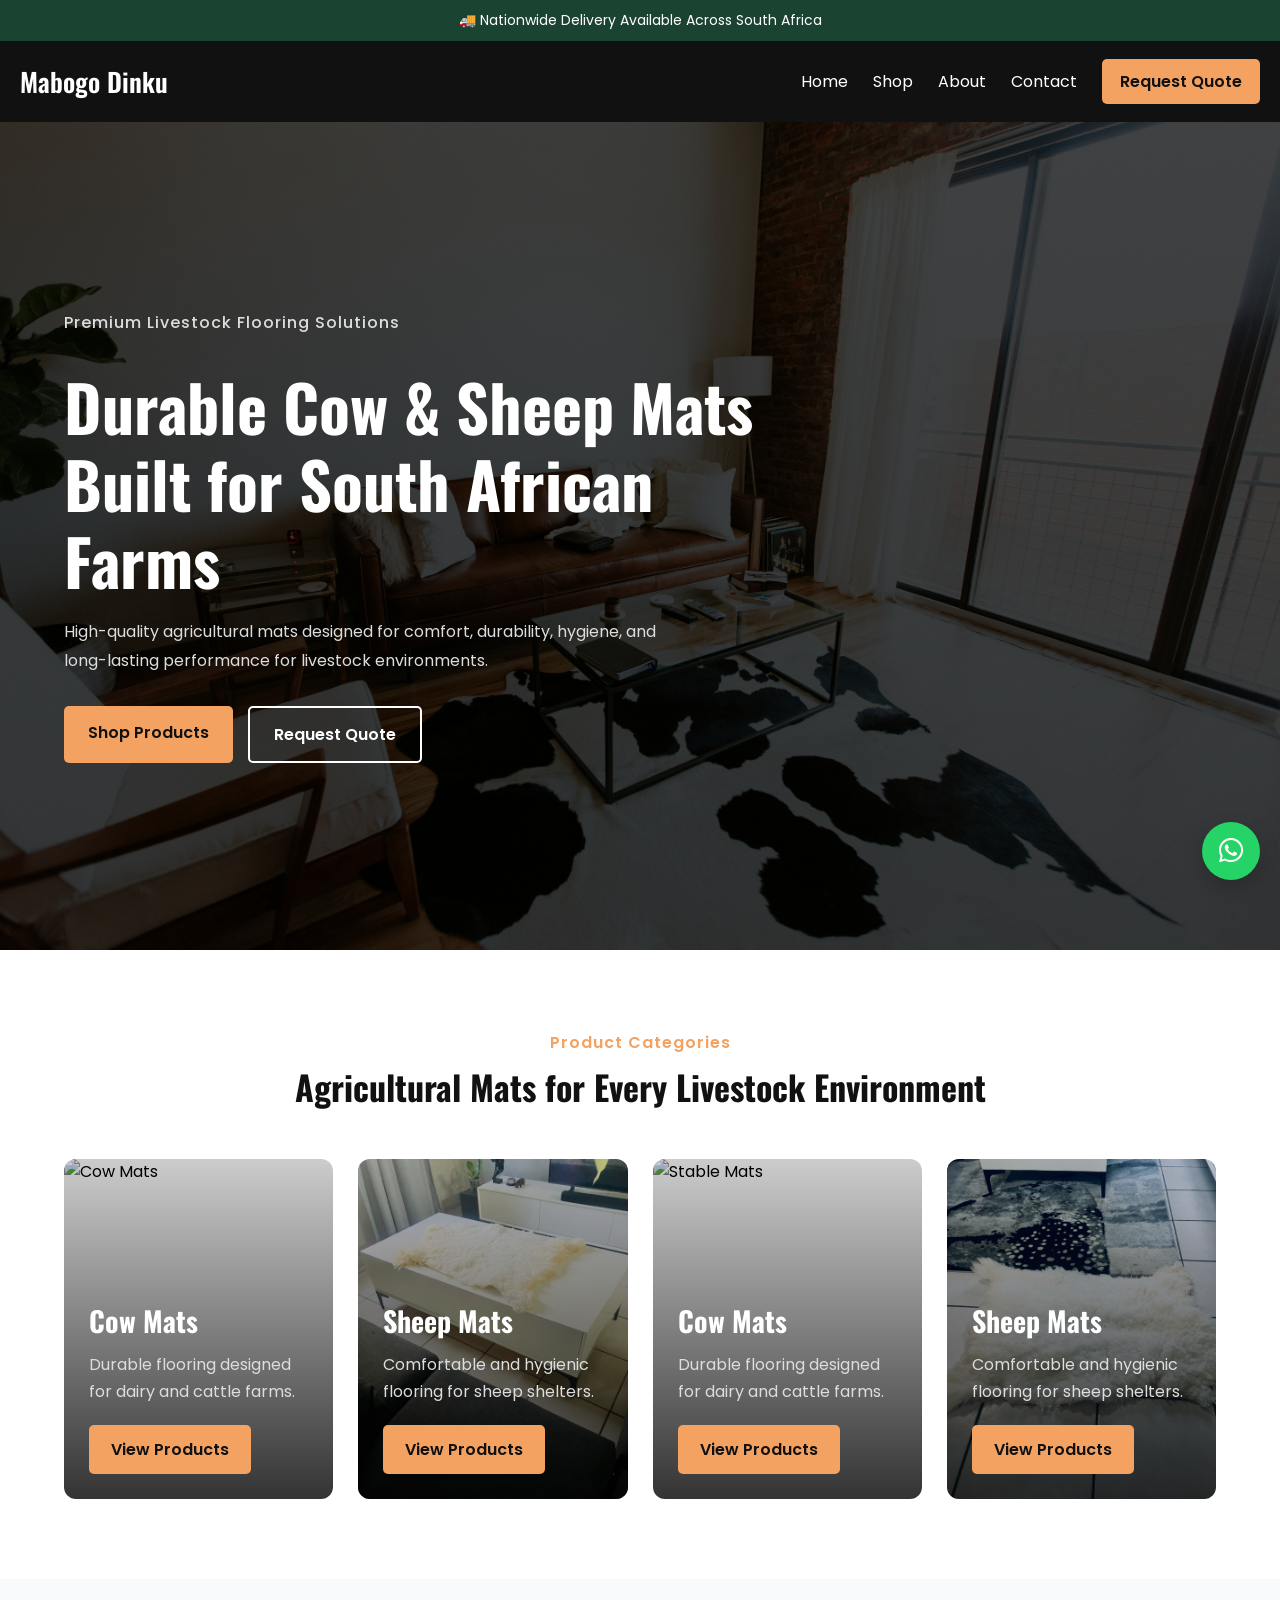
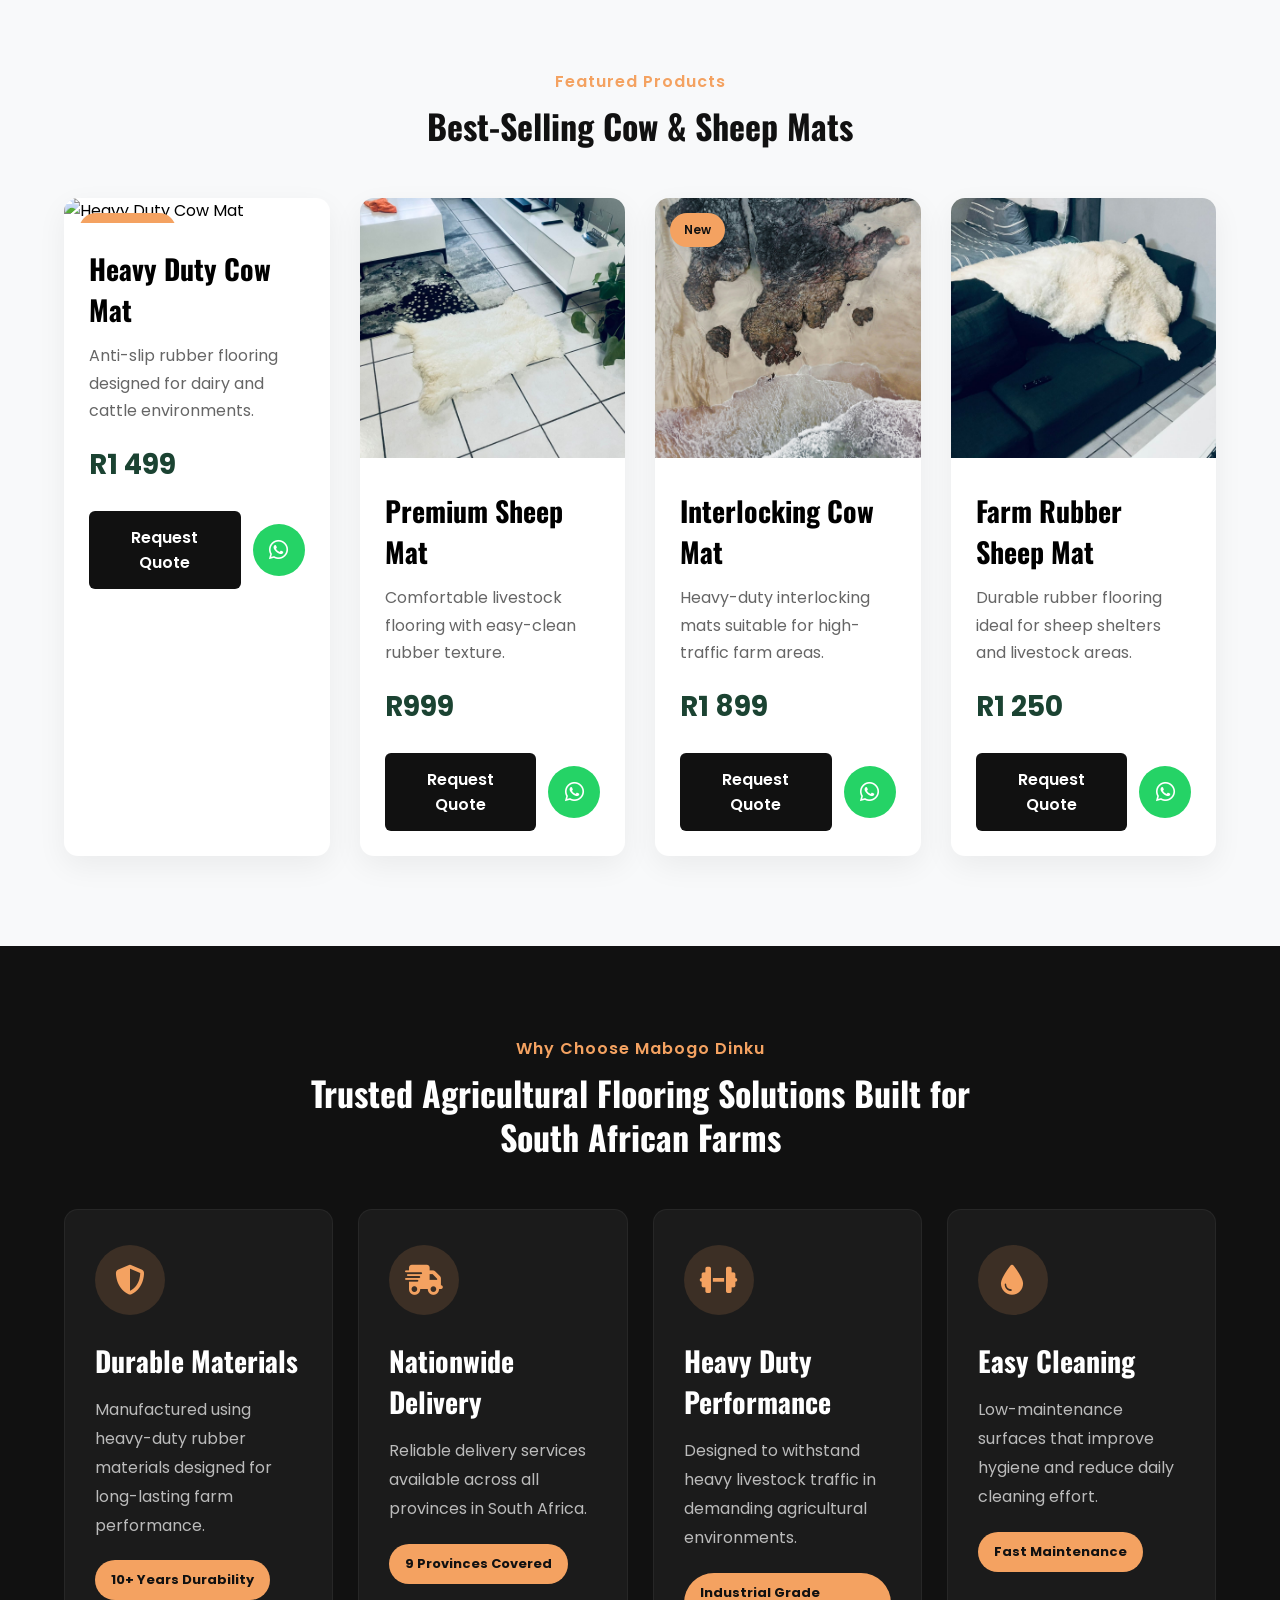
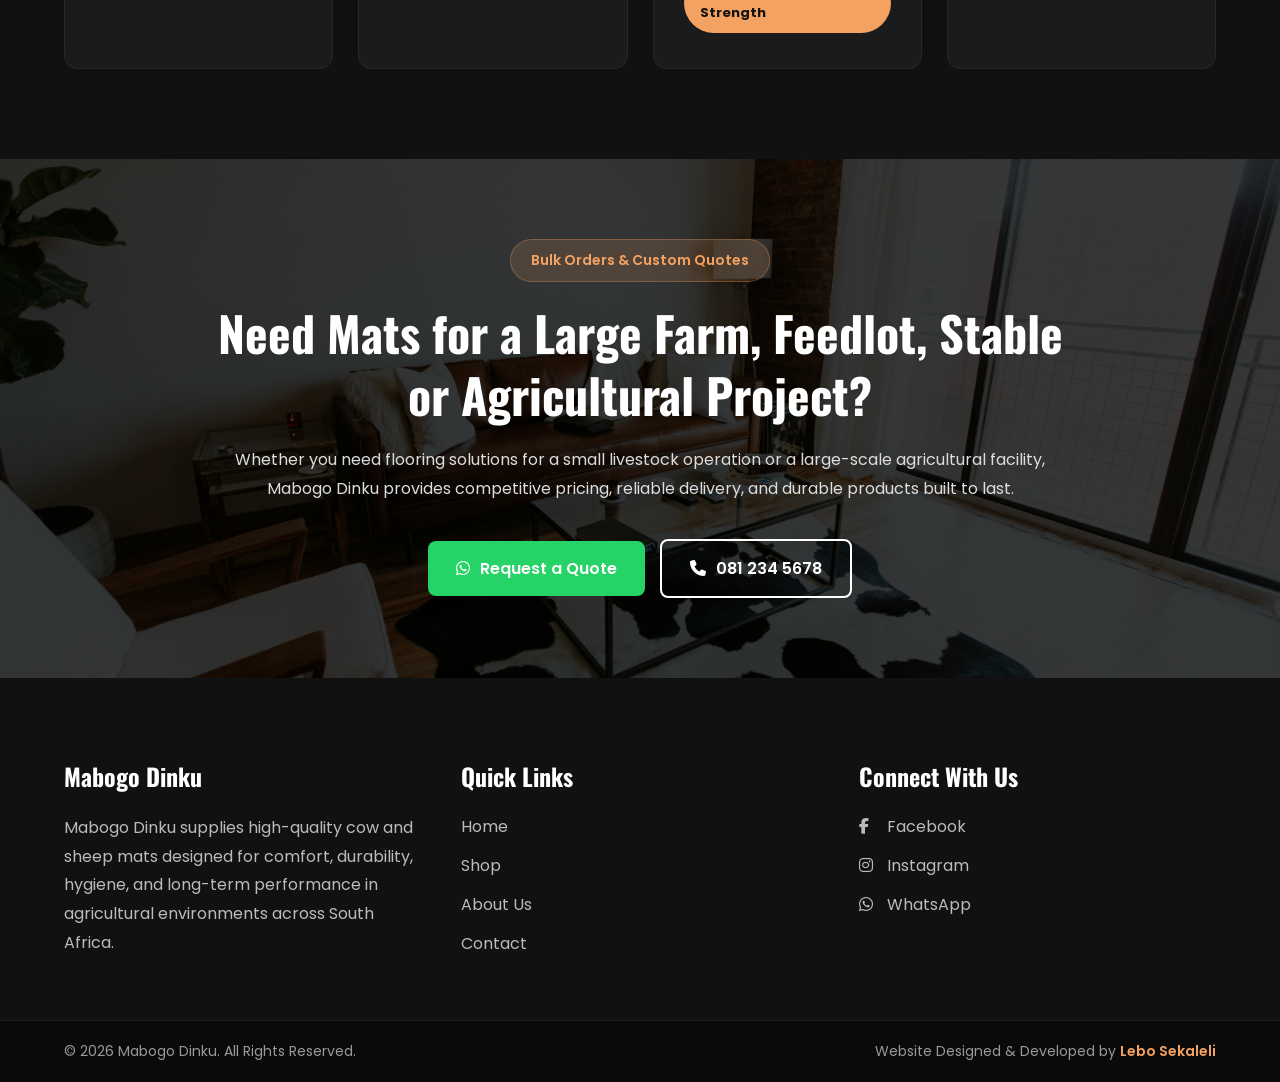
==== commit 158c05f5: "Demo complete" ====
--- a/index.html
+++ b/index.html
@@ -489,7 +489,7 @@
               <li><a href="shop.html">Shop</a></li>
               <li><a href="about.html">About Us</a></li>
               <li><a href="contact.html">Contact</a></li>
-              <li><a href="faq.html">FAQs</a></li>
+              <!-- <li><a href="faq.html">FAQs</a></li> -->
             </ul>
           </div>
 
@@ -552,7 +552,7 @@
     <script src="js/navbar.js"></script>
 
     <!-- 💬 Floating WhatsApp -->
-    <a href="https://wa.me/27659334950" class="whatsapp-float" target="_blank">
+    <a href="https://wa.me/27659934950" class="whatsapp-float" target="_blank">
       <i class="fa-brands fa-whatsapp"></i>
     </a>
 
--- a/css/styles.css
+++ b/css/styles.css
@@ -1115,6 +1115,406 @@
     justify-content: center;
   }
 }
+
+/* =========================
+   Contact Page
+========================= */
+
+.contact-section {
+  padding: 100px 0;
+  background: #f8f9fa;
+}
+
+.contact-grid {
+  display: grid;
+  grid-template-columns: 1fr;
+  gap: 50px;
+}
+
+/* Left Side */
+
+.contact-info h2 {
+  font-size: 2.5rem;
+  margin: 15px 0 20px;
+  font-family: "Oswald", sans-serif;
+}
+
+.contact-info > p {
+  color: #666;
+  line-height: 1.8;
+  margin-bottom: 40px;
+}
+
+/* Contact Cards */
+
+.contact-card {
+  display: flex;
+  align-items: flex-start;
+  gap: 20px;
+
+  margin-bottom: 25px;
+}
+
+.contact-card i {
+  width: 60px;
+  height: 60px;
+
+  display: flex;
+  align-items: center;
+  justify-content: center;
+
+  background: #f4a261;
+  color: #111;
+
+  border-radius: 50%;
+
+  font-size: 20px;
+}
+
+.contact-card h4 {
+  margin-bottom: 5px;
+}
+
+.contact-card p {
+  color: #666;
+}
+
+/* Social Links */
+
+.social-links {
+  margin-top: 40px;
+
+  display: flex;
+  gap: 15px;
+}
+
+.social-links a {
+  width: 50px;
+  height: 50px;
+
+  background: #111;
+  color: #fff;
+
+  border-radius: 50%;
+
+  display: flex;
+  align-items: center;
+  justify-content: center;
+
+  text-decoration: none;
+
+  transition: 0.3s ease;
+}
+
+.social-links a:hover {
+  background: #f4a261;
+  color: #111;
+}
+
+/* Right Side */
+
+.contact-form-wrapper {
+  background: #fff;
+
+  padding: 40px;
+
+  border-radius: 15px;
+
+  box-shadow: 0 15px 40px rgba(0, 0, 0, 0.08);
+}
+
+.contact-form h3 {
+  margin-bottom: 30px;
+  font-family: "Oswald", sans-serif;
+  font-size: 2rem;
+}
+
+.form-group {
+  margin-bottom: 20px;
+}
+
+.form-group label {
+  display: block;
+
+  margin-bottom: 8px;
+
+  font-weight: 500;
+}
+
+.form-group input,
+.form-group select,
+.form-group textarea {
+  width: 100%;
+
+  padding: 15px;
+
+  border: 1px solid #ddd;
+
+  border-radius: 8px;
+
+  font-family: inherit;
+
+  transition: 0.3s ease;
+}
+
+.form-group input:focus,
+.form-group select:focus,
+.form-group textarea:focus {
+  border-color: #f4a261;
+
+  outline: none;
+}
+
+.contact-form button {
+  width: 100%;
+
+  border: none;
+
+  background: #f4a261;
+
+  color: #111;
+
+  padding: 16px;
+
+  border-radius: 8px;
+
+  font-weight: 700;
+
+  cursor: pointer;
+
+  transition: 0.3s ease;
+}
+
+.contact-form button:hover {
+  background: #111;
+
+  color: #fff;
+}
+
+/* Desktop */
+
+@media (min-width: 992px) {
+  .contact-grid {
+    grid-template-columns: 1fr 1fr;
+    gap: 70px;
+  }
+}
+
+/* =========================
+   Shop Hero
+========================= */
+
+.shop-hero {
+  height: 45vh;
+
+  background:
+    linear-gradient(rgba(0, 0, 0, 0.7), rgba(0, 0, 0, 0.7)),
+    url("../assets/gallery/hero-banner.jpg");
+
+  background-size: cover;
+  background-position: center;
+
+  display: flex;
+  align-items: center;
+  justify-content: center;
+
+  text-align: center;
+}
+
+.shop-hero h1 {
+  color: #fff;
+  font-size: 3rem;
+  font-family: "Oswald", sans-serif;
+}
+
+.shop-hero p {
+  color: #ddd;
+  max-width: 700px;
+  margin: 15px auto 0;
+}
+
+/* Toolbar */
+
+.shop-filter-section {
+  padding: 50px 0;
+  background: #fff;
+}
+
+.shop-toolbar {
+  display: flex;
+  flex-direction: column;
+  gap: 20px;
+}
+
+.search-box {
+  display: flex;
+}
+
+.search-box input {
+  flex: 1;
+  padding: 15px;
+  border: 1px solid #ddd;
+}
+
+.search-box button {
+  width: 60px;
+  border: none;
+  background: #f4a261;
+}
+
+.shop-toolbar select {
+  padding: 15px;
+  border: 1px solid #ddd;
+}
+
+/* Product Grid */
+
+.shop-products {
+  padding-bottom: 100px;
+}
+
+.product-category {
+  display: inline-block;
+
+  background: #f4a261;
+
+  padding: 6px 12px;
+
+  border-radius: 30px;
+
+  margin-bottom: 15px;
+
+  font-size: 13px;
+  font-weight: 600;
+}
+
+/* Product Buttons */
+
+.product-actions {
+  display: flex;
+  gap: 12px;
+  margin-top: 20px;
+}
+
+.quote-btn {
+  flex: 1;
+
+  background: #111;
+  color: #fff;
+
+  text-decoration: none;
+
+  padding: 14px;
+
+  text-align: center;
+
+  border-radius: 6px;
+}
+
+.quote-btn:hover {
+  background: #f4a261;
+  color: #111;
+}
+
+.wa-btn {
+  width: 52px;
+  height: 52px;
+
+  background: #25d366;
+  color: white;
+
+  border-radius: 50%;
+
+  display: flex;
+  align-items: center;
+  justify-content: center;
+
+  text-decoration: none;
+}
+
+/* Pagination */
+
+.pagination-section {
+  padding-bottom: 80px;
+}
+
+.pagination {
+  display: flex;
+  justify-content: center;
+  gap: 10px;
+}
+
+.pagination a {
+  width: 45px;
+  height: 45px;
+
+  display: flex;
+  align-items: center;
+  justify-content: center;
+
+  text-decoration: none;
+
+  background: #f8f9fa;
+  color: #111;
+
+  border-radius: 8px;
+}
+
+.pagination a:hover {
+  background: #f4a261;
+}
+
+/* CTA */
+
+.shop-cta {
+  background: #111;
+  color: #fff;
+
+  text-align: center;
+
+  padding: 100px 20px;
+}
+
+.shop-cta h2 {
+  font-size: 2.5rem;
+  margin-bottom: 20px;
+
+  font-family: "Oswald", sans-serif;
+}
+
+.shop-cta p {
+  color: #bbb;
+  margin-bottom: 30px;
+}
+
+.cta-btn {
+  background: #f4a261;
+  color: #111;
+
+  padding: 15px 30px;
+
+  border-radius: 8px;
+
+  text-decoration: none;
+
+  font-weight: 700;
+}
+
+/* Desktop */
+
+@media (min-width: 768px) {
+  .shop-toolbar {
+    flex-direction: row;
+    justify-content: space-between;
+  }
+
+  .search-box {
+    width: 500px;
+  }
+}
+
+
+
 
 /* 💬 Floating WhatsApp */
 .whatsapp-float {
@@ -1123,7 +1523,7 @@
   right: 20px;
   width: 58px;
   height: 58px;
-  background: #25D366;
+  background: #25d366;
   color: #fff;
   border-radius: 50%;
   display: flex;
@@ -1132,7 +1532,7 @@
   font-size: 28px;
   text-decoration: none;
   z-index: 1000;
-  box-shadow: 0 8px 20px rgba(0,0,0,0.2);
+  box-shadow: 0 8px 20px rgba(0, 0, 0, 0.2);
   transition: 0.3s ease;
 }
 
@@ -1157,7 +1557,7 @@
   display: none;
   z-index: 999;
   transition: 0.3s ease;
-  box-shadow: 0 8px 20px rgba(0,0,0,0.2);
+  box-shadow: 0 8px 20px rgba(0, 0, 0, 0.2);
 }
 
 /* Hover */
